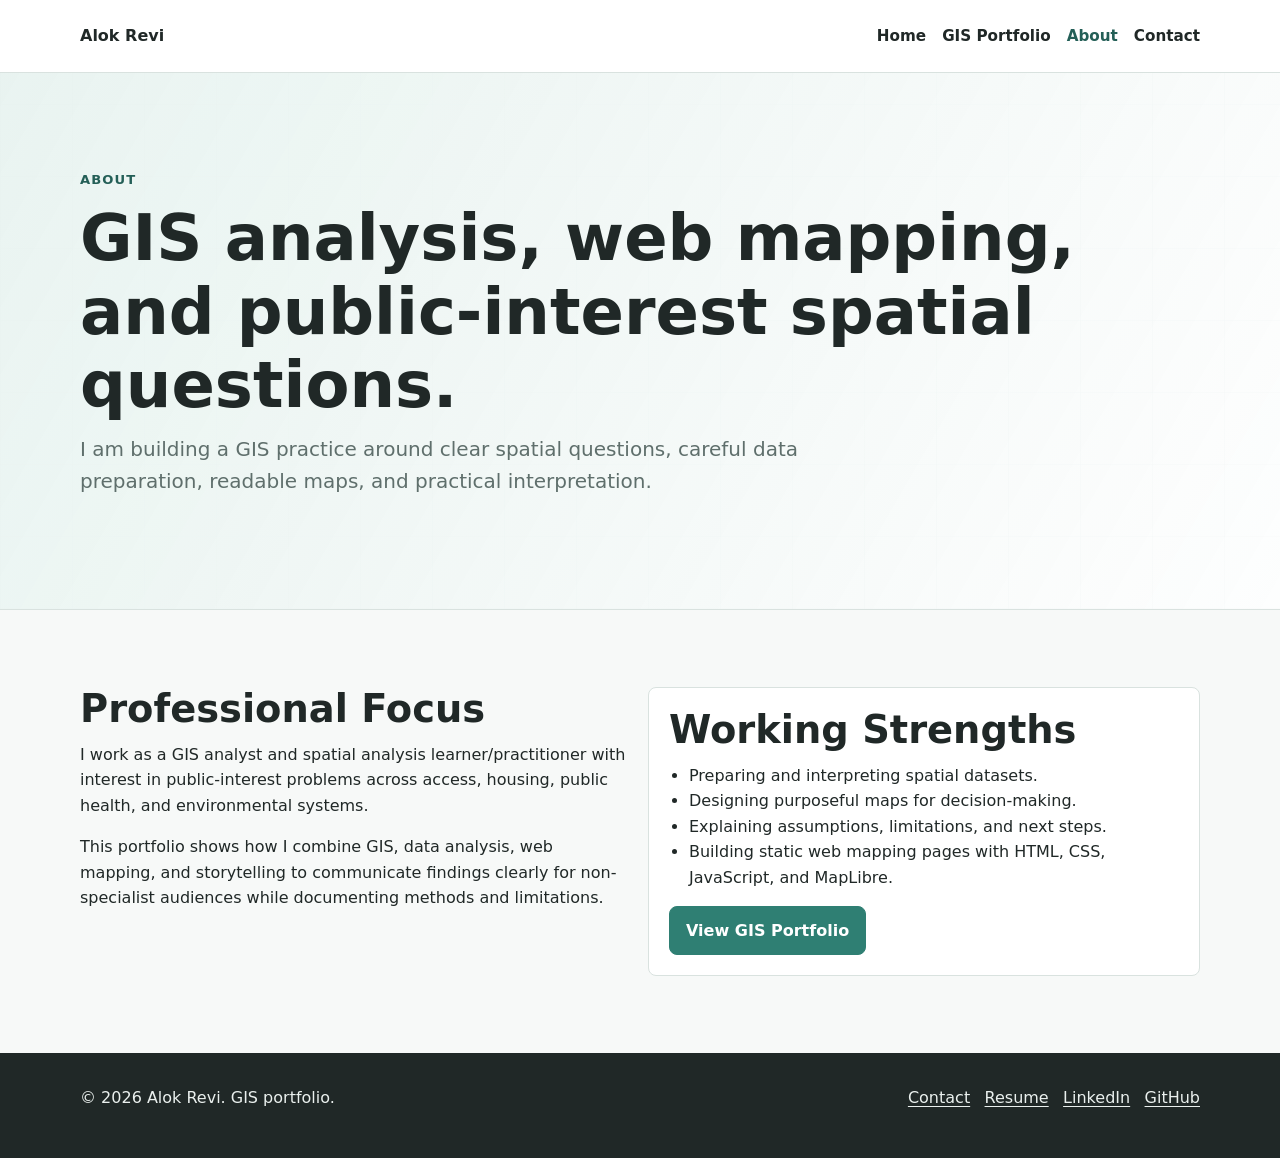
==== about/index.html @ 0f5b9909 "chore: initialize GIS portfolio site" ====
<!doctype html>
<html lang="en">
  <head>
    <meta charset="utf-8">
    <meta name="viewport" content="width=device-width, initial-scale=1">
    <title>About | Alok Revi GIS Portfolio</title>
    <meta name="description" content="About Alok Revi, a GIS analyst focused on spatial analysis, web mapping, and public-interest spatial problems.">
    <link rel="stylesheet" href="/css/style.css">
  </head>
  <body>
    <a class="skip-link" href="#main">Skip to content</a>
    <header class="site-header">
      <div class="container nav-wrap">
        <a class="site-brand" href="/">Alok Revi</a>
        <button class="nav-toggle" type="button" aria-expanded="false" aria-controls="site-nav" data-nav-toggle>Menu</button>
        <nav class="site-nav" id="site-nav" aria-label="Primary navigation" data-site-nav>
          <a href="/">Home</a>
          <a href="/gis/">GIS Portfolio</a>
          <a href="/about/" aria-current="page">About</a>
          <a href="/contact/">Contact</a>
        </nav>
      </div>
    </header>
    <main id="main">
      <section class="page-hero">
        <div class="container">
          <p class="eyebrow">About</p>
          <h1>GIS analysis, web mapping, and public-interest spatial questions.</h1>
          <p class="lead">I am building a GIS practice around clear spatial questions, careful data preparation, readable maps, and practical interpretation.</p>
        </div>
      </section>
      <section class="section">
        <div class="container grid two">
          <div>
            <h2>Professional Focus</h2>
            <p>I work as a GIS analyst and spatial analysis learner/practitioner with interest in public-interest problems across access, housing, public health, and environmental systems.</p>
            <p>This portfolio shows how I combine GIS, data analysis, web mapping, and storytelling to communicate findings clearly for non-specialist audiences while documenting methods and limitations.</p>
          </div>
          <div class="content-panel">
            <h2>Working Strengths</h2>
            <ul>
              <li>Preparing and interpreting spatial datasets.</li>
              <li>Designing purposeful maps for decision-making.</li>
              <li>Explaining assumptions, limitations, and next steps.</li>
              <li>Building static web mapping pages with HTML, CSS, JavaScript, and MapLibre.</li>
            </ul>
            <a class="button" href="/gis/">View GIS Portfolio</a>
          </div>
        </div>
      </section>
    </main>
    <footer class="site-footer">
      <div class="container footer-grid">
        <p>&copy; 2026 Alok Revi. GIS portfolio.</p>
        <div class="footer-links">
          <!-- TODO: Replace placeholder links with final URLs. -->
          <a href="/contact/">Contact</a>
          <a href="TODO_ADD_RESUME">Resume</a>
          <a href="TODO_ADD_LINKEDIN">LinkedIn</a>
          <a href="TODO_ADD_GITHUB">GitHub</a>
        </div>
      </div>
    </footer>
    <script src="/js/main.js"></script>
  </body>
</html>
---- css/style.css ----
:root {
  --color-bg: #f7f9f8;
  --color-surface: #ffffff;
  --color-text: #202827;
  --color-muted: #5f6f6c;
  --color-border: #d9e2df;
  --color-accent: #2f7f73;
  --color-accent-dark: #245f57;
  --color-accent-soft: #e8f3f0;
  --color-blue: #3d6f91;
  --color-warning-soft: #fff7e7;
  --shadow-soft: 0 16px 36px rgba(32, 40, 39, 0.08);
  --radius: 8px;
  --max-width: 1120px;
  --font-sans: system-ui, -apple-system, BlinkMacSystemFont, "Segoe UI", sans-serif;
}

*,
*::before,
*::after {
  box-sizing: border-box;
}

html {
  scroll-behavior: smooth;
}

body {
  margin: 0;
  color: var(--color-text);
  background: var(--color-bg);
  font-family: var(--font-sans);
  font-size: 16px;
  line-height: 1.6;
}

img {
  display: block;
  max-width: 100%;
}

a {
  color: var(--color-accent-dark);
  text-decoration-thickness: 0.08em;
  text-underline-offset: 0.18em;
}

a:hover {
  color: var(--color-blue);
}

:focus-visible {
  outline: 3px solid rgba(47, 127, 115, 0.45);
  outline-offset: 3px;
}

h1,
h2,
h3 {
  margin: 0 0 0.65rem;
  line-height: 1.15;
}

h1 {
  font-size: clamp(2.2rem, 5vw, 4rem);
  letter-spacing: 0;
}

h2 {
  font-size: clamp(1.65rem, 3vw, 2.4rem);
}

h3 {
  font-size: 1.15rem;
}

p {
  margin: 0 0 1rem;
}

ul,
ol {
  margin: 0 0 1rem;
  padding-left: 1.25rem;
}

.container {
  width: min(100% - 2rem, var(--max-width));
  margin-inline: auto;
}

.skip-link {
  position: absolute;
  left: 1rem;
  top: 1rem;
  z-index: 1000;
  transform: translateY(-160%);
  background: var(--color-text);
  color: #fff;
  padding: 0.6rem 0.85rem;
  border-radius: var(--radius);
}

.skip-link:focus {
  transform: translateY(0);
}

.site-header {
  position: sticky;
  top: 0;
  z-index: 100;
  background: rgba(255, 255, 255, 0.94);
  border-bottom: 1px solid var(--color-border);
  backdrop-filter: blur(12px);
}

.nav-wrap {
  display: flex;
  align-items: center;
  justify-content: space-between;
  min-height: 72px;
  gap: 1rem;
}

.site-brand {
  color: var(--color-text);
  font-weight: 750;
  text-decoration: none;
}

.site-nav {
  display: flex;
  align-items: center;
  gap: 1rem;
}

.site-nav a {
  color: var(--color-text);
  font-size: 0.95rem;
  font-weight: 650;
  text-decoration: none;
}

.site-nav a[aria-current="page"] {
  color: var(--color-accent-dark);
}

.nav-toggle {
  display: none;
  border: 1px solid var(--color-border);
  border-radius: var(--radius);
  background: var(--color-surface);
  color: var(--color-text);
  cursor: pointer;
  font: inherit;
  font-weight: 700;
  padding: 0.55rem 0.75rem;
}

.hero,
.page-hero,
.project-hero {
  padding: clamp(3rem, 8vw, 6rem) 0;
  background:
    linear-gradient(120deg, rgba(232, 243, 240, 0.96), rgba(255, 255, 255, 0.8)),
    repeating-linear-gradient(90deg, rgba(47, 127, 115, 0.08) 0 1px, transparent 1px 72px),
    repeating-linear-gradient(0deg, rgba(61, 111, 145, 0.07) 0 1px, transparent 1px 72px);
  border-bottom: 1px solid var(--color-border);
}

.hero-grid {
  display: grid;
  grid-template-columns: minmax(0, 1.3fr) minmax(280px, 0.7fr);
  gap: 2rem;
  align-items: end;
}

.eyebrow {
  color: var(--color-accent-dark);
  font-size: 0.82rem;
  font-weight: 750;
  letter-spacing: 0.08em;
  margin-bottom: 0.75rem;
  text-transform: uppercase;
}

.hero-subtitle,
.lead {
  color: var(--color-muted);
  font-size: clamp(1.05rem, 2vw, 1.25rem);
  max-width: 760px;
}

.hero-actions,
.section-actions {
  display: flex;
  flex-wrap: wrap;
  gap: 0.75rem;
  margin-top: 1.5rem;
}

.button {
  align-items: center;
  background: var(--color-accent);
  border: 1px solid var(--color-accent);
  border-radius: var(--radius);
  color: #fff;
  display: inline-flex;
  font-weight: 750;
  min-height: 44px;
  padding: 0.65rem 1rem;
  text-decoration: none;
}

.button:hover {
  background: var(--color-accent-dark);
  color: #fff;
}

.button.secondary {
  background: var(--color-surface);
  color: var(--color-accent-dark);
}

.button.secondary:hover {
  background: var(--color-accent-soft);
}

.section {
  padding: clamp(2.8rem, 6vw, 5rem) 0;
}

.section.alt {
  background: var(--color-surface);
  border-block: 1px solid var(--color-border);
}

.section-heading {
  display: flex;
  align-items: end;
  justify-content: space-between;
  gap: 1rem;
  margin-bottom: 1.5rem;
}

.section-heading p {
  color: var(--color-muted);
  max-width: 640px;
}

.grid {
  display: grid;
  gap: 1rem;
}

.grid.three {
  grid-template-columns: repeat(3, minmax(0, 1fr));
}

.grid.two {
  grid-template-columns: repeat(2, minmax(0, 1fr));
}

.project-card,
.fact-panel,
.callout,
.content-panel,
.contact-card {
  background: var(--color-surface);
  border: 1px solid var(--color-border);
  border-radius: var(--radius);
}

.project-card {
  display: flex;
  flex-direction: column;
  min-height: 100%;
  overflow: hidden;
}

.project-card-body {
  display: flex;
  flex: 1;
  flex-direction: column;
  padding: 1.15rem;
}

.project-card p {
  color: var(--color-muted);
}

.project-card .link {
  font-weight: 750;
  margin-top: auto;
}

.thumbnail-placeholder,
.visual-placeholder {
  background:
    linear-gradient(135deg, rgba(47, 127, 115, 0.18), rgba(61, 111, 145, 0.12)),
    repeating-linear-gradient(45deg, rgba(255, 255, 255, 0.45) 0 8px, transparent 8px 16px);
  border-bottom: 1px solid var(--color-border);
  min-height: 165px;
  padding: 1rem;
  color: var(--color-accent-dark);
  display: flex;
  align-items: end;
  font-weight: 750;
}

.visual-placeholder {
  align-items: center;
  border: 1px solid var(--color-border);
  border-radius: var(--radius);
  justify-content: center;
  min-height: 280px;
  text-align: center;
}

.visual-placeholder small {
  color: var(--color-muted);
  display: block;
  font-weight: 600;
  margin-top: 0.35rem;
}

.tag-list {
  display: flex;
  flex-wrap: wrap;
  gap: 0.45rem;
  margin: 0.75rem 0;
  padding: 0;
  list-style: none;
}

.tag {
  background: var(--color-accent-soft);
  border: 1px solid rgba(47, 127, 115, 0.2);
  border-radius: 999px;
  color: var(--color-accent-dark);
  font-size: 0.78rem;
  font-weight: 750;
  padding: 0.25rem 0.55rem;
}

.meta {
  color: var(--color-muted);
  font-size: 0.92rem;
  font-weight: 650;
}

.skills-list,
.workflow {
  display: grid;
  grid-template-columns: repeat(5, minmax(0, 1fr));
  gap: 0.8rem;
  margin: 0;
  padding: 0;
  list-style: none;
}

.skills-list li,
.workflow li {
  background: var(--color-surface);
  border: 1px solid var(--color-border);
  border-radius: var(--radius);
  font-weight: 700;
  padding: 0.9rem;
}

.workflow li {
  text-align: center;
}

.project-layout {
  display: grid;
  grid-template-columns: minmax(0, 1fr) 320px;
  gap: 1.5rem;
  align-items: start;
}

.fact-panel {
  padding: 1rem;
  position: sticky;
  top: 92px;
}

.fact-list {
  display: grid;
  gap: 0.85rem;
  margin: 0;
}

.fact-list div {
  border-bottom: 1px solid var(--color-border);
  padding-bottom: 0.75rem;
}

.fact-list div:last-child {
  border-bottom: 0;
  padding-bottom: 0;
}

.fact-list dt {
  color: var(--color-muted);
  font-size: 0.78rem;
  font-weight: 800;
  letter-spacing: 0.06em;
  text-transform: uppercase;
}

.fact-list dd {
  margin: 0.25rem 0 0;
}

.case-section {
  margin-bottom: 2rem;
}

.case-section h2 {
  font-size: 1.55rem;
}

.callout {
  background: var(--color-accent-soft);
  border-color: rgba(47, 127, 115, 0.28);
  margin: 1.25rem 0;
  padding: 1rem;
}

.callout.warning {
  background: var(--color-warning-soft);
  border-color: #ead9b7;
}

.callout strong {
  display: block;
  margin-bottom: 0.25rem;
}

.content-panel {
  padding: 1.25rem;
}

.visual-grid {
  display: grid;
  grid-template-columns: repeat(2, minmax(0, 1fr));
  gap: 1rem;
}

.caption,
figcaption {
  color: var(--color-muted);
  font-size: 0.9rem;
  margin-top: 0.55rem;
}

.back-link {
  display: inline-flex;
  font-weight: 750;
  margin-top: 1rem;
}

.site-footer {
  background: var(--color-text);
  color: #eaf0ee;
  padding: 2rem 0;
}

.footer-grid {
  display: flex;
  justify-content: space-between;
  gap: 1.5rem;
}

.footer-links {
  display: flex;
  flex-wrap: wrap;
  gap: 0.9rem;
}

.site-footer a {
  color: #eaf0ee;
}

.contact-list {
  display: grid;
  gap: 0.8rem;
  margin: 0;
  padding: 0;
  list-style: none;
}

.contact-card {
  padding: 1rem;
}

@media (max-width: 860px) {
  .nav-toggle {
    display: inline-flex;
  }

  .site-nav {
    position: absolute;
    left: 1rem;
    right: 1rem;
    top: 72px;
    display: none;
    flex-direction: column;
    align-items: stretch;
    background: var(--color-surface);
    border: 1px solid var(--color-border);
    border-radius: var(--radius);
    box-shadow: var(--shadow-soft);
    padding: 0.75rem;
  }

  .site-nav.is-open {
    display: flex;
  }

  .site-nav a {
    padding: 0.7rem;
  }

  .hero-grid,
  .grid.three,
  .grid.two,
  .project-layout,
  .visual-grid {
    grid-template-columns: 1fr;
  }

  .skills-list,
  .workflow {
    grid-template-columns: repeat(2, minmax(0, 1fr));
  }

  .fact-panel {
    position: static;
  }

  .section-heading,
  .footer-grid {
    align-items: flex-start;
    flex-direction: column;
  }
}

@media (max-width: 520px) {
  .container {
    width: min(100% - 1.25rem, var(--max-width));
  }

  .hero,
  .page-hero,
  .project-hero {
    padding: 2.5rem 0;
  }

  .skills-list,
  .workflow {
    grid-template-columns: 1fr;
  }
}
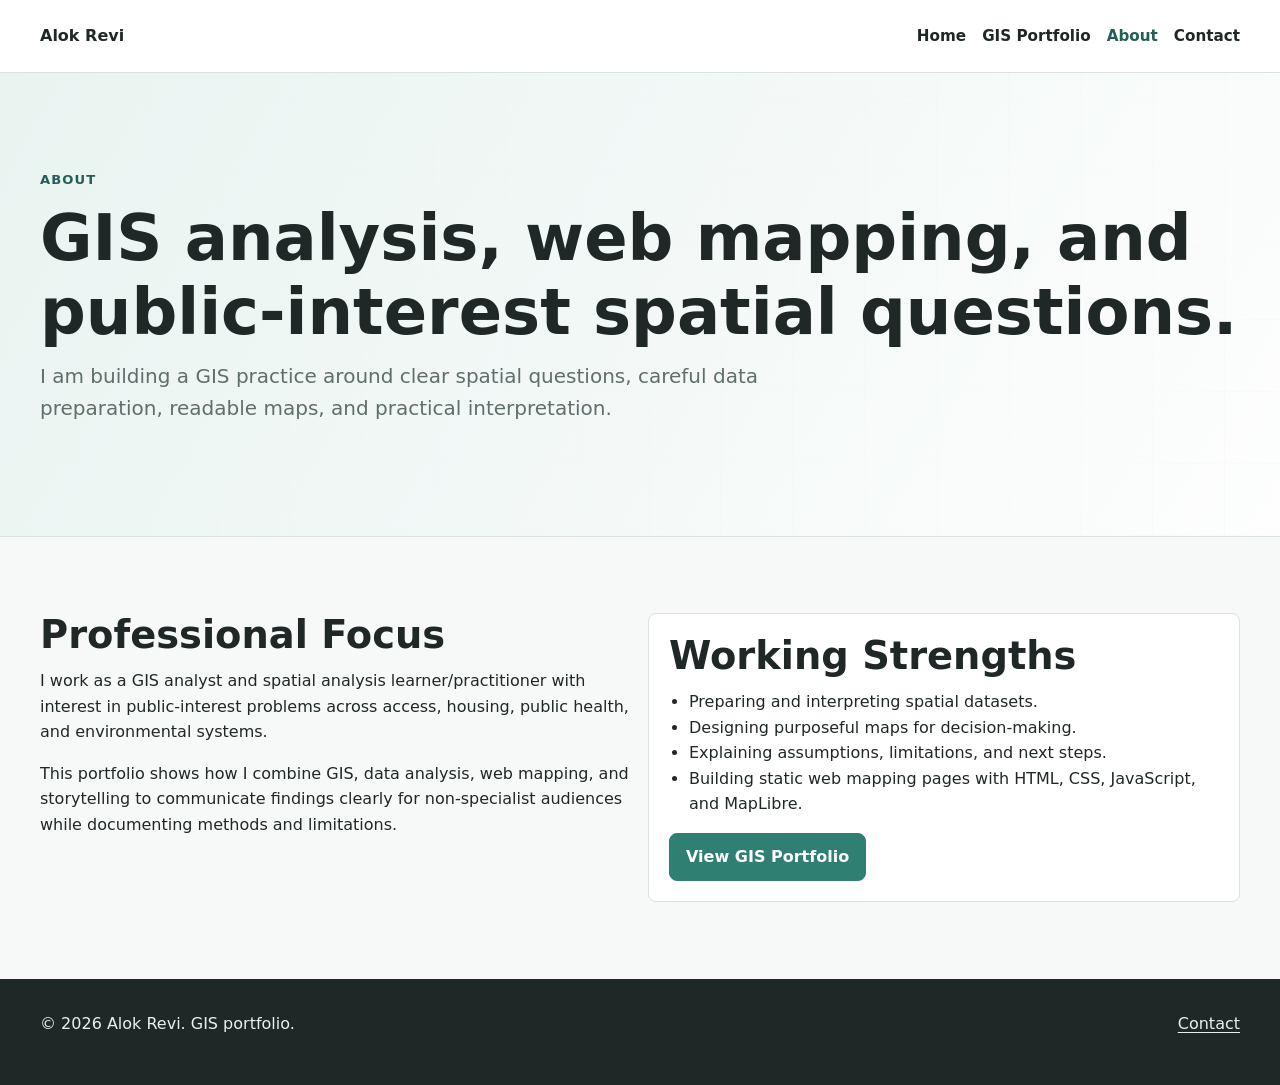
==== commit 75e6b433: "feat: polish GIS portfolio case studies Improve hero positioning and project card hierarchy  Expand " ====
--- a/about/index.html
+++ b/about/index.html
@@ -53,14 +53,11 @@
       <div class="container footer-grid">
         <p>&copy; 2026 Alok Revi. GIS portfolio.</p>
         <div class="footer-links">
-          <!-- TODO: Replace placeholder links with final URLs. -->
           <a href="/contact/">Contact</a>
-          <a href="TODO_ADD_RESUME">Resume</a>
-          <a href="TODO_ADD_LINKEDIN">LinkedIn</a>
-          <a href="TODO_ADD_GITHUB">GitHub</a>
         </div>
       </div>
     </footer>
     <script src="/js/main.js"></script>
   </body>
 </html>
+
--- a/css/style.css
+++ b/css/style.css
@@ -11,7 +11,8 @@
   --color-warning-soft: #fff7e7;
   --shadow-soft: 0 16px 36px rgba(32, 40, 39, 0.08);
   --radius: 8px;
-  --max-width: 1120px;
+  --max-width: 1200px;
+  --text-width: 820px;
   --font-sans: system-ui, -apple-system, BlinkMacSystemFont, "Segoe UI", sans-serif;
 }
 
@@ -72,6 +73,12 @@
 
 h3 {
   font-size: 1.15rem;
+}
+
+h4 {
+  font-size: 1rem;
+  line-height: 1.25;
+  margin: 0 0 0.75rem;
 }
 
 p {
@@ -108,7 +115,7 @@
 .site-header {
   position: sticky;
   top: 0;
-  z-index: 100;
+  z-index: 50;
   background: rgba(255, 255, 255, 0.94);
   border-bottom: 1px solid var(--color-border);
   backdrop-filter: blur(12px);
@@ -175,6 +182,45 @@
   align-items: end;
 }
 
+.gis-hero h1 {
+  font-size: clamp(3rem, 9vw, 6.25rem);
+  letter-spacing: -0.065em;
+  line-height: 0.92;
+  margin-bottom: 0.65rem;
+}
+
+.gis-hero .hero-subtitle {
+  color: var(--color-text);
+  font-size: clamp(1.1rem, 2vw, 1.4rem);
+  font-weight: 750;
+  margin-bottom: 1rem;
+}
+
+.gis-hero .lead {
+  font-size: clamp(1.08rem, 2.2vw, 1.36rem);
+  max-width: 820px;
+}
+
+.proof-strip {
+  align-items: center;
+  background: rgba(255, 255, 255, 0.72);
+  border: 1px solid rgba(47, 127, 115, 0.18);
+  border-radius: 999px;
+  color: var(--color-muted);
+  display: flex;
+  flex-wrap: wrap;
+  font-size: 0.92rem;
+  font-weight: 720;
+  gap: 0.45rem;
+  margin: 1.35rem 0 0;
+  max-width: 920px;
+  padding: 0.7rem 0.95rem;
+}
+
+.proof-strip span {
+  color: var(--color-accent);
+}
+
 .eyebrow {
   color: var(--color-accent-dark);
   font-size: 0.82rem;
@@ -276,26 +322,38 @@
   flex-direction: column;
   min-height: 100%;
   overflow: hidden;
+  transition: border-color 160ms ease, box-shadow 160ms ease, transform 160ms ease;
+}
+
+.project-card:hover {
+  border-color: rgba(47, 127, 115, 0.34);
+  box-shadow: var(--shadow-soft);
+  transform: translateY(-2px);
 }
 
 .project-card-body {
   display: flex;
   flex: 1;
   flex-direction: column;
-  padding: 1.15rem;
+  gap: 0.15rem;
+  padding: 1.25rem;
 }
 
 .project-card p {
   color: var(--color-muted);
 }
 
+.project-card h2 {
+  font-size: 1.25rem;
+  letter-spacing: -0.02em;
+}
+
 .project-card .link {
   font-weight: 750;
   margin-top: auto;
 }
 
-.thumbnail-placeholder,
-.visual-placeholder {
+.thumbnail-preview {
   background:
     linear-gradient(135deg, rgba(47, 127, 115, 0.18), rgba(61, 111, 145, 0.12)),
     repeating-linear-gradient(45deg, rgba(255, 255, 255, 0.45) 0 8px, transparent 8px 16px);
@@ -308,21 +366,29 @@
   font-weight: 750;
 }
 
-.visual-placeholder {
-  align-items: center;
-  border: 1px solid var(--color-border);
-  border-radius: var(--radius);
-  justify-content: center;
-  min-height: 280px;
-  text-align: center;
-}
-
-.visual-placeholder small {
-  color: var(--color-muted);
-  display: block;
-  font-weight: 600;
-  margin-top: 0.35rem;
-}
+.thumbnail-preview.food-card {
+  background:
+    linear-gradient(135deg, rgba(47, 127, 115, 0.24), rgba(61, 111, 145, 0.1)),
+    radial-gradient(circle at 20% 30%, rgba(255, 255, 255, 0.9) 0 5px, transparent 6px),
+    radial-gradient(circle at 72% 58%, rgba(255, 255, 255, 0.75) 0 4px, transparent 5px),
+    repeating-linear-gradient(90deg, rgba(47, 127, 115, 0.12) 0 1px, transparent 1px 34px);
+}
+
+.thumbnail-preview.housing-card {
+  background:
+    linear-gradient(135deg, rgba(61, 111, 145, 0.22), rgba(47, 127, 115, 0.1)),
+    linear-gradient(90deg, transparent 0 12%, rgba(255, 255, 255, 0.55) 12% 18%, transparent 18% 32%, rgba(255, 255, 255, 0.5) 32% 40%, transparent 40%),
+    repeating-linear-gradient(0deg, rgba(61, 111, 145, 0.1) 0 1px, transparent 1px 32px);
+}
+
+.thumbnail-preview.health-card {
+  background:
+    linear-gradient(135deg, rgba(98, 76, 106, 0.18), rgba(47, 127, 115, 0.12)),
+    radial-gradient(circle at 26% 44%, rgba(255, 255, 255, 0.72) 0 7px, transparent 8px),
+    radial-gradient(circle at 58% 34%, rgba(255, 255, 255, 0.64) 0 5px, transparent 6px),
+    radial-gradient(circle at 74% 66%, rgba(255, 255, 255, 0.78) 0 6px, transparent 7px);
+}
+
 
 .tag-list {
   display: flex;
@@ -417,6 +483,67 @@
   margin-bottom: 2rem;
 }
 
+.portfolio-case {
+  border-top: 1px solid var(--color-border);
+  scroll-margin-top: 92px;
+}
+
+.case-preview {
+  display: grid;
+  grid-template-columns: minmax(0, 1fr);
+  gap: 1.5rem;
+  align-items: start;
+}
+
+.case-preview + .case-preview {
+  margin-top: 2rem;
+}
+
+.case-kicker {
+  color: var(--color-muted);
+  font-size: 0.9rem;
+  font-weight: 750;
+  margin-bottom: 0.35rem;
+}
+
+.portfolio-case article > h2,
+.portfolio-case article > h3,
+.portfolio-case article > h4,
+.portfolio-case article > p,
+.portfolio-case article > ul,
+.portfolio-case article > .callout,
+.portfolio-case article > .what-to-look-for,
+.portfolio-case article > .map-note,
+.portfolio-case article > .caption {
+  max-width: var(--text-width);
+}
+
+.mini-facts {
+  display: grid;
+  gap: 0.7rem;
+  margin: 1rem 0;
+}
+
+.mini-facts div {
+  background: var(--color-surface);
+  border: 1px solid var(--color-border);
+  border-radius: var(--radius);
+  padding: 0.85rem;
+}
+
+.compact-list {
+  display: grid;
+  gap: 0.45rem;
+  padding-left: 1.1rem;
+}
+
+
+.future-note {
+  color: var(--color-muted);
+  font-size: 0.92rem;
+  margin-top: 1rem;
+}
+
 .case-section h2 {
   font-size: 1.55rem;
 }
@@ -442,10 +569,178 @@
   padding: 1.25rem;
 }
 
+.portfolio-case > .container > .content-panel {
+  max-width: var(--text-width);
+}
+
 .visual-grid {
   display: grid;
   grid-template-columns: repeat(2, minmax(0, 1fr));
   gap: 1rem;
+}
+
+.visual-card-grid {
+  display: grid;
+  gap: 2.4rem;
+  grid-template-columns: repeat(2, minmax(0, 1fr));
+  margin: 1.4rem 0 2rem;
+  max-width: 1200px;
+}
+
+.stacked-visuals {
+  gap: 2rem;
+  grid-template-columns: 1fr;
+}
+
+.visual-card {
+  background: transparent;
+  border: 0;
+  border-radius: 0;
+  margin: 0;
+  padding: 0;
+  width: 100%;
+}
+
+.visual-card.supporting-chart {
+  max-width: 720px;
+  margin-inline: auto;
+}
+
+.visual-card img {
+  background: var(--color-surface);
+  border: 1px solid var(--color-border);
+  border-radius: 14px;
+  box-shadow: var(--shadow-soft);
+  display: block;
+  height: auto;
+  object-fit: contain;
+  width: 100%;
+}
+
+.visual-card figcaption {
+  margin-top: 0.8rem;
+}
+
+.map-full-link {
+  align-items: center;
+  background: var(--color-surface);
+  border: 1px solid var(--color-border);
+  border-radius: 999px;
+  color: var(--color-accent-dark);
+  display: inline-flex;
+  font-size: 0.88rem;
+  font-weight: 750;
+  margin-top: 0.75rem;
+  min-height: 36px;
+  padding: 0.4rem 0.75rem;
+  text-decoration: none;
+}
+
+.map-full-link:hover {
+  background: var(--color-accent-soft);
+  color: var(--color-accent-dark);
+}
+
+.image-slider {
+  background: transparent;
+  border: 0;
+  border-radius: 0;
+  margin: 1.25rem 0 2.25rem;
+  max-width: 1200px;
+  overflow: hidden;
+}
+
+.image-slider + h3 {
+  margin-top: 1.65rem;
+}
+
+.slider-track {
+  min-width: 0;
+}
+
+.slider-slide {
+  margin: 0;
+  padding: 0;
+}
+
+.slider-slide[aria-hidden="true"] {
+  display: none;
+}
+
+.slider-slide img {
+  background: var(--color-surface);
+  border: 1px solid var(--color-border);
+  border-radius: 14px;
+  box-shadow: var(--shadow-soft);
+  height: auto;
+  object-fit: contain;
+  width: 100%;
+}
+
+.slider-slide figcaption {
+  color: var(--color-text);
+  font-weight: 750;
+  margin-top: 0.75rem;
+}
+
+.slider-controls {
+  align-items: center;
+  display: flex;
+  gap: 0.85rem;
+  justify-content: space-between;
+  padding: 0.85rem 0 0;
+}
+
+.slider-button {
+  background: var(--color-surface);
+  border: 1px solid var(--color-border);
+  border-radius: var(--radius);
+  color: var(--color-text);
+  cursor: pointer;
+  font: inherit;
+  font-weight: 750;
+  min-height: 42px;
+  padding: 0.55rem 0.8rem;
+}
+
+.slider-button:hover {
+  background: var(--color-accent-soft);
+  border-color: rgba(47, 127, 115, 0.36);
+}
+
+.slider-dots {
+  align-items: center;
+  display: flex;
+  gap: 0.55rem;
+  justify-content: center;
+}
+
+.slider-dot {
+  background: transparent;
+  border: 0;
+  cursor: pointer;
+  height: 32px;
+  padding: 0;
+  position: relative;
+  width: 32px;
+}
+
+.slider-dot::before {
+  background: #b9c8c4;
+  border-radius: 999px;
+  content: "";
+  display: block;
+  height: 10px;
+  left: 50%;
+  position: absolute;
+  top: 50%;
+  transform: translate(-50%, -50%);
+  width: 10px;
+}
+
+.slider-dot[aria-current="true"]::before {
+  background: var(--color-accent);
+  box-shadow: 0 0 0 4px var(--color-accent-soft);
 }
 
 .caption,
@@ -493,6 +788,19 @@
 
 .contact-card {
   padding: 1rem;
+}
+
+.closing-cta .content-panel {
+  background:
+    linear-gradient(135deg, rgba(47, 127, 115, 0.14), rgba(61, 111, 145, 0.10)),
+    var(--color-surface);
+  border-color: rgba(47, 127, 115, 0.24);
+  box-shadow: var(--shadow-soft);
+  padding: clamp(1.5rem, 4vw, 2.4rem);
+}
+
+.closing-cta p {
+  max-width: var(--text-width);
 }
 
 @media (max-width: 860px) {
@@ -527,7 +835,9 @@
   .grid.three,
   .grid.two,
   .project-layout,
-  .visual-grid {
+  .case-preview,
+  .visual-grid,
+  .visual-card-grid {
     grid-template-columns: 1fr;
   }
 
@@ -545,6 +855,16 @@
     align-items: flex-start;
     flex-direction: column;
   }
+
+  .slider-controls {
+    align-items: stretch;
+    flex-wrap: wrap;
+  }
+
+  .slider-dots {
+    flex: 1 1 100%;
+    order: -1;
+  }
 }
 
 @media (max-width: 520px) {
@@ -562,4 +882,52 @@
   .workflow {
     grid-template-columns: 1fr;
   }
-}
+
+  .slider-slide {
+    padding: 0.7rem;
+  }
+
+  .slider-button {
+    flex: 1;
+  }
+}
+
+@media print {
+  .site-header,
+  header {
+    position: static !important;
+    top: auto !important;
+  }
+
+  .nav-toggle,
+  .site-nav,
+  .slider-controls,
+  .map-controls-toggle,
+  .story-view-controls,
+  .footer-links {
+    display: none !important;
+  }
+
+  .portfolio-case {
+    scroll-margin-top: 0;
+  }
+
+  .slider-slide,
+  .slider-slide[aria-hidden="true"] {
+    display: block !important;
+    break-inside: avoid;
+    page-break-inside: avoid;
+  }
+
+  .image-slider,
+  .visual-card,
+  .food-access-map-card {
+    break-inside: avoid;
+    page-break-inside: avoid;
+  }
+
+  a {
+    color: #000;
+  }
+}
+
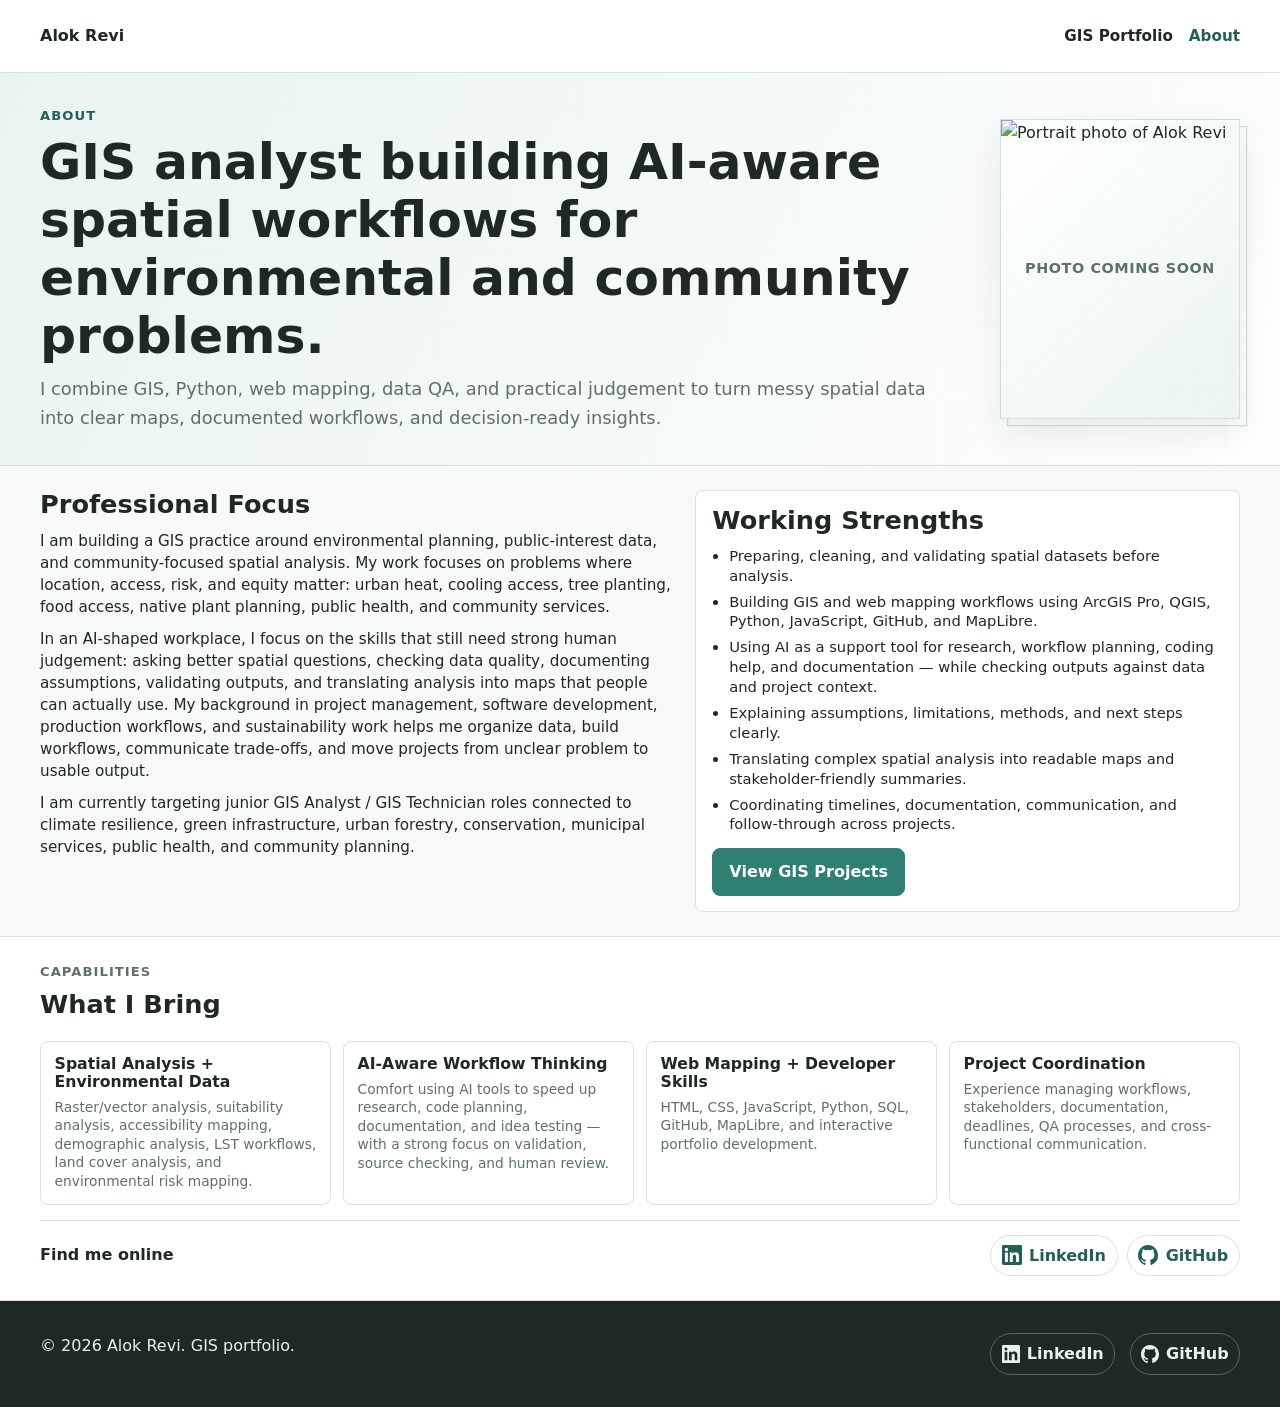
==== commit dd11274f: "Update GIS portfolio layout and About page Compact the GIS page, improve project cards with real thu" ====
--- a/about/index.html
+++ b/about/index.html
@@ -4,47 +4,101 @@
     <meta charset="utf-8">
     <meta name="viewport" content="width=device-width, initial-scale=1">
     <title>About | Alok Revi GIS Portfolio</title>
-    <meta name="description" content="About Alok Revi, a GIS analyst focused on spatial analysis, web mapping, and public-interest spatial problems.">
+    <meta name="description" content="About Alok Revi, a junior GIS analyst focused on AI-aware spatial workflows, web mapping, data QA, environmental planning, and community-focused analysis.">
     <link rel="stylesheet" href="/css/style.css">
   </head>
-  <body>
+  <body class="about-page">
     <a class="skip-link" href="#main">Skip to content</a>
     <header class="site-header">
       <div class="container nav-wrap">
-        <a class="site-brand" href="/">Alok Revi</a>
+        <a class="site-brand" href="/gis/">Alok Revi</a>
         <button class="nav-toggle" type="button" aria-expanded="false" aria-controls="site-nav" data-nav-toggle>Menu</button>
         <nav class="site-nav" id="site-nav" aria-label="Primary navigation" data-site-nav>
-          <a href="/">Home</a>
           <a href="/gis/">GIS Portfolio</a>
           <a href="/about/" aria-current="page">About</a>
-          <a href="/contact/">Contact</a>
         </nav>
       </div>
     </header>
     <main id="main">
-      <section class="page-hero">
-        <div class="container">
-          <p class="eyebrow">About</p>
-          <h1>GIS analysis, web mapping, and public-interest spatial questions.</h1>
-          <p class="lead">I am building a GIS practice around clear spatial questions, careful data preparation, readable maps, and practical interpretation.</p>
+      <section class="page-hero about-hero">
+        <div class="container about-hero-grid">
+          <div class="about-hero-copy">
+            <p class="eyebrow">About</p>
+            <h1>GIS analyst building AI-aware spatial workflows for environmental and community problems.</h1>
+            <p class="lead">I combine GIS, Python, web mapping, data QA, and practical judgement to turn messy spatial data into clear maps, documented workflows, and decision-ready insights.</p>
+          </div>
+          <figure class="profile-photo-frame">
+            <div class="profile-photo-inner">
+              <span class="profile-photo-placeholder">Photo coming soon</span>
+              <img src="/assets/images/alok-profile.jpg" alt="Portrait photo of Alok Revi" loading="eager" onerror="this.hidden=true">
+            </div>
+          </figure>
         </div>
       </section>
-      <section class="section">
+      <section class="section about-intro-section">
         <div class="container grid two">
-          <div>
+          <div class="about-copy">
             <h2>Professional Focus</h2>
-            <p>I work as a GIS analyst and spatial analysis learner/practitioner with interest in public-interest problems across access, housing, public health, and environmental systems.</p>
-            <p>This portfolio shows how I combine GIS, data analysis, web mapping, and storytelling to communicate findings clearly for non-specialist audiences while documenting methods and limitations.</p>
+            <p>I am building a GIS practice around environmental planning, public-interest data, and community-focused spatial analysis. My work focuses on problems where location, access, risk, and equity matter: urban heat, cooling access, tree planting, food access, native plant planning, public health, and community services.</p>
+            <p>In an AI-shaped workplace, I focus on the skills that still need strong human judgement: asking better spatial questions, checking data quality, documenting assumptions, validating outputs, and translating analysis into maps that people can actually use. My background in project management, software development, production workflows, and sustainability work helps me organize data, build workflows, communicate trade-offs, and move projects from unclear problem to usable output.</p>
+            <p>I am currently targeting junior GIS Analyst / GIS Technician roles connected to climate resilience, green infrastructure, urban forestry, conservation, municipal services, public health, and community planning.</p>
           </div>
-          <div class="content-panel">
+          <div class="content-panel strengths-panel">
             <h2>Working Strengths</h2>
-            <ul>
-              <li>Preparing and interpreting spatial datasets.</li>
-              <li>Designing purposeful maps for decision-making.</li>
-              <li>Explaining assumptions, limitations, and next steps.</li>
-              <li>Building static web mapping pages with HTML, CSS, JavaScript, and MapLibre.</li>
+            <ul class="strengths-list">
+              <li>Preparing, cleaning, and validating spatial datasets before analysis.</li>
+              <li>Building GIS and web mapping workflows using ArcGIS Pro, QGIS, Python, JavaScript, GitHub, and MapLibre.</li>
+              <li>Using AI as a support tool for research, workflow planning, coding help, and documentation — while checking outputs against data and project context.</li>
+              <li>Explaining assumptions, limitations, methods, and next steps clearly.</li>
+              <li>Translating complex spatial analysis into readable maps and stakeholder-friendly summaries.</li>
+              <li>Coordinating timelines, documentation, communication, and follow-through across projects.</li>
             </ul>
-            <a class="button" href="/gis/">View GIS Portfolio</a>
+            <a class="button" href="/gis/">View GIS Projects</a>
+          </div>
+        </div>
+      </section>
+      <section class="section alt about-capabilities-section" aria-labelledby="what-i-bring-heading">
+        <div class="container">
+          <div class="section-heading">
+            <div>
+              <p class="eyebrow">Capabilities</p>
+              <h2 id="what-i-bring-heading">What I Bring</h2>
+            </div>
+          </div>
+          <div class="about-card-grid">
+            <article class="content-panel">
+              <h3>Spatial Analysis + Environmental Data</h3>
+              <p>Raster/vector analysis, suitability analysis, accessibility mapping, demographic analysis, LST workflows, land cover analysis, and environmental risk mapping.</p>
+            </article>
+            <article class="content-panel">
+              <h3>AI-Aware Workflow Thinking</h3>
+              <p>Comfort using AI tools to speed up research, code planning, documentation, and idea testing — with a strong focus on validation, source checking, and human review.</p>
+            </article>
+            <article class="content-panel">
+              <h3>Web Mapping + Developer Skills</h3>
+              <p>HTML, CSS, JavaScript, Python, SQL, GitHub, MapLibre, and interactive portfolio development.</p>
+            </article>
+            <article class="content-panel">
+              <h3>Project Coordination</h3>
+              <p>Experience managing workflows, stakeholders, documentation, deadlines, QA processes, and cross-functional communication.</p>
+            </article>
+          </div>
+          <div class="connect-strip" id="connect" aria-labelledby="connect-heading">
+            <h3 id="connect-heading">Find me online</h3>
+            <div class="social-links">
+            <a class="social-link" href="https://www.linkedin.com/in/aloknr/" target="_blank" rel="noopener noreferrer" aria-label="Visit Alok Revi on LinkedIn">
+              <svg aria-hidden="true" viewBox="0 0 24 24" width="20" height="20" focusable="false">
+                <path fill="currentColor" d="M20.45 20.45h-3.56v-5.58c0-1.33-.02-3.04-1.85-3.04-1.85 0-2.14 1.45-2.14 2.95v5.67H9.34V8.98h3.42v1.57h.05c.48-.9 1.64-1.85 3.37-1.85 3.61 0 4.27 2.37 4.27 5.46v6.29ZM5.32 7.41a2.06 2.06 0 1 1 0-4.12 2.06 2.06 0 0 1 0 4.12Zm1.78 13.04H3.54V8.98H7.1v11.47ZM22.23 0H1.77C.79 0 0 .77 0 1.72v20.56C0 23.23.79 24 1.77 24h20.46c.98 0 1.77-.77 1.77-1.72V1.72C24 .77 23.21 0 22.23 0Z"/>
+              </svg>
+              <span>LinkedIn</span>
+            </a>
+            <a class="social-link" href="https://github.com/AlokRevi" target="_blank" rel="noopener noreferrer" aria-label="Visit Alok Revi on GitHub">
+              <svg aria-hidden="true" viewBox="0 0 24 24" width="20" height="20" focusable="false">
+                <path fill="currentColor" d="M12 0C5.37 0 0 5.5 0 12.28c0 5.43 3.44 10.03 8.2 11.66.6.11.82-.27.82-.59 0-.29-.01-1.06-.02-2.08-3.34.74-4.04-1.65-4.04-1.65-.55-1.42-1.33-1.8-1.33-1.8-1.09-.76.08-.75.08-.75 1.2.09 1.84 1.27 1.84 1.27 1.07 1.88 2.81 1.34 3.5 1.02.11-.79.42-1.34.76-1.65-2.66-.31-5.46-1.36-5.46-6.07 0-1.34.47-2.44 1.24-3.3-.12-.31-.54-1.56.12-3.25 0 0 1.01-.33 3.3 1.26A11.2 11.2 0 0 1 12 5.93c1.02.01 2.04.14 3 .42 2.29-1.59 3.3-1.26 3.3-1.26.66 1.69.24 2.94.12 3.25.77.86 1.24 1.96 1.24 3.3 0 4.72-2.8 5.75-5.48 6.06.43.38.82 1.13.82 2.28 0 1.65-.02 2.98-.02 3.38 0 .33.22.71.83.59A12.26 12.26 0 0 0 24 12.28C24 5.5 18.63 0 12 0Z"/>
+              </svg>
+              <span>GitHub</span>
+            </a>
+            </div>
           </div>
         </div>
       </section>
@@ -53,7 +107,18 @@
       <div class="container footer-grid">
         <p>&copy; 2026 Alok Revi. GIS portfolio.</p>
         <div class="footer-links">
-          <a href="/contact/">Contact</a>
+          <a class="social-link" href="https://www.linkedin.com/in/aloknr/" target="_blank" rel="noopener noreferrer" aria-label="Visit Alok Revi on LinkedIn">
+            <svg aria-hidden="true" viewBox="0 0 24 24" width="18" height="18" focusable="false">
+              <path fill="currentColor" d="M20.45 20.45h-3.56v-5.58c0-1.33-.02-3.04-1.85-3.04-1.85 0-2.14 1.45-2.14 2.95v5.67H9.34V8.98h3.42v1.57h.05c.48-.9 1.64-1.85 3.37-1.85 3.61 0 4.27 2.37 4.27 5.46v6.29ZM5.32 7.41a2.06 2.06 0 1 1 0-4.12 2.06 2.06 0 0 1 0 4.12Zm1.78 13.04H3.54V8.98H7.1v11.47ZM22.23 0H1.77C.79 0 0 .77 0 1.72v20.56C0 23.23.79 24 1.77 24h20.46c.98 0 1.77-.77 1.77-1.72V1.72C24 .77 23.21 0 22.23 0Z"/>
+            </svg>
+            <span>LinkedIn</span>
+          </a>
+          <a class="social-link" href="https://github.com/AlokRevi" target="_blank" rel="noopener noreferrer" aria-label="Visit Alok Revi on GitHub">
+            <svg aria-hidden="true" viewBox="0 0 24 24" width="18" height="18" focusable="false">
+              <path fill="currentColor" d="M12 0C5.37 0 0 5.5 0 12.28c0 5.43 3.44 10.03 8.2 11.66.6.11.82-.27.82-.59 0-.29-.01-1.06-.02-2.08-3.34.74-4.04-1.65-4.04-1.65-.55-1.42-1.33-1.8-1.33-1.8-1.09-.76.08-.75.08-.75 1.2.09 1.84 1.27 1.84 1.27 1.07 1.88 2.81 1.34 3.5 1.02.11-.79.42-1.34.76-1.65-2.66-.31-5.46-1.36-5.46-6.07 0-1.34.47-2.44 1.24-3.3-.12-.31-.54-1.56.12-3.25 0 0 1.01-.33 3.3 1.26A11.2 11.2 0 0 1 12 5.93c1.02.01 2.04.14 3 .42 2.29-1.59 3.3-1.26 3.3-1.26.66 1.69.24 2.94.12 3.25.77.86 1.24 1.96 1.24 3.3 0 4.72-2.8 5.75-5.48 6.06.43.38.82 1.13.82 2.28 0 1.65-.02 2.98-.02 3.38 0 .33.22.71.83.59A12.26 12.26 0 0 0 24 12.28C24 5.5 18.63 0 12 0Z"/>
+            </svg>
+            <span>GitHub</span>
+          </a>
         </div>
       </div>
     </footer>
--- a/css/style.css
+++ b/css/style.css
@@ -182,23 +182,48 @@
   align-items: end;
 }
 
+.redirect-page {
+  min-height: 100vh;
+}
+
+.redirect-hero {
+  min-height: calc(100vh - 72px);
+  padding: clamp(2rem, 7vw, 4rem) 0;
+}
+
 .gis-hero h1 {
-  font-size: clamp(3rem, 9vw, 6.25rem);
-  letter-spacing: -0.065em;
-  line-height: 0.92;
-  margin-bottom: 0.65rem;
+  font-size: clamp(2.4rem, 6vw, 4.4rem);
+  letter-spacing: 0;
+  line-height: 1;
+  margin-bottom: 0.4rem;
 }
 
 .gis-hero .hero-subtitle {
   color: var(--color-text);
-  font-size: clamp(1.1rem, 2vw, 1.4rem);
+  font-size: clamp(1rem, 1.7vw, 1.2rem);
   font-weight: 750;
-  margin-bottom: 1rem;
+  margin-bottom: 0.65rem;
 }
 
 .gis-hero .lead {
-  font-size: clamp(1.08rem, 2.2vw, 1.36rem);
-  max-width: 820px;
+  font-size: clamp(1rem, 1.6vw, 1.12rem);
+  max-width: 760px;
+}
+
+.page-hero.gis-hero {
+  padding: clamp(1.6rem, 4vw, 2.4rem) 0;
+}
+
+.gis-hero .eyebrow {
+  margin-bottom: 0.45rem;
+}
+
+.gis-hero .hero-actions {
+  margin-top: 1rem;
+}
+
+.gis-case-studies {
+  padding: clamp(1rem, 2.2vw, 1.5rem) 0 clamp(1.3rem, 3vw, 2rem);
 }
 
 .proof-strip {
@@ -325,9 +350,10 @@
   transition: border-color 160ms ease, box-shadow 160ms ease, transform 160ms ease;
 }
 
-.project-card:hover {
-  border-color: rgba(47, 127, 115, 0.34);
-  box-shadow: var(--shadow-soft);
+.project-card:hover,
+.project-card:focus-within {
+  border-color: rgba(47, 127, 115, 0.48);
+  box-shadow: 0 18px 42px rgba(32, 40, 39, 0.11);
   transform: translateY(-2px);
 }
 
@@ -351,6 +377,184 @@
 .project-card .link {
   font-weight: 750;
   margin-top: auto;
+}
+
+.project-card-cta {
+  align-items: center;
+  align-self: flex-start;
+  background: var(--color-surface);
+  border: 1px solid rgba(47, 127, 115, 0.32);
+  border-radius: var(--radius);
+  color: var(--color-accent-dark);
+  display: inline-flex;
+  font-weight: 800;
+  gap: 0.35rem;
+  line-height: 1.2;
+  margin-top: auto;
+  min-height: 40px;
+  padding: 0.55rem 0.78rem;
+  text-decoration: none;
+  transition: background-color 160ms ease, border-color 160ms ease, color 160ms ease, transform 160ms ease;
+}
+
+.project-card-cta:hover,
+.project-card-cta:focus-visible {
+  background: var(--color-accent-soft);
+  border-color: var(--color-accent);
+  color: var(--color-accent-dark);
+  transform: translateY(-1px);
+}
+
+.project-card-cta.primary {
+  background: var(--color-accent);
+  border-color: var(--color-accent);
+  color: #ffffff;
+}
+
+.project-card-cta.primary:hover,
+.project-card-cta.primary:focus-visible {
+  background: var(--color-accent-dark);
+  border-color: var(--color-accent-dark);
+  color: #ffffff;
+}
+
+.gis-case-studies .project-card-body {
+  padding: 1rem;
+}
+
+.gis-case-studies .project-card p {
+  font-size: 0.94rem;
+  line-height: 1.45;
+  margin-bottom: 0.55rem;
+}
+
+.gis-case-studies .project-card h2 {
+  font-size: 1.12rem;
+  margin-bottom: 0.5rem;
+}
+
+.gis-case-studies .thumbnail-preview {
+  min-height: 118px;
+}
+
+.anchor-target {
+  display: block;
+  scroll-margin-top: 92px;
+}
+
+.geo-badge {
+  align-items: center;
+  align-self: flex-start;
+  background: var(--color-accent-soft);
+  border: 1px solid rgba(47, 127, 115, 0.22);
+  border-radius: 999px;
+  color: var(--color-accent-dark);
+  display: inline-flex;
+  font-size: 0.78rem;
+  font-weight: 800;
+  gap: 0.28rem;
+  line-height: 1.2;
+  margin: 0 0 0.2rem;
+  padding: 0.24rem 0.52rem;
+}
+
+.legend-chip-list {
+  display: flex;
+  flex-wrap: wrap;
+  gap: 0.35rem;
+  list-style: none;
+  margin: 0 0 0.55rem;
+  padding: 0;
+}
+
+.legend-chip-list li {
+  align-items: center;
+  background: #f7faf9;
+  border: 1px solid var(--color-border);
+  border-radius: 999px;
+  color: var(--color-muted);
+  display: inline-flex;
+  font-size: 0.76rem;
+  font-weight: 750;
+  gap: 0.28rem;
+  line-height: 1.2;
+  padding: 0.24rem 0.5rem;
+}
+
+.legend-chip-list span {
+  color: var(--color-accent-dark);
+  font-size: 0.82rem;
+}
+
+.map-collar {
+  border-block: 1px solid var(--color-border);
+  display: grid;
+  gap: 0;
+  grid-template-columns: repeat(4, minmax(0, 1fr));
+  margin: 0.75rem 0 1rem;
+  max-width: 1000px;
+}
+
+.map-collar div {
+  border-right: 1px solid var(--color-border);
+  padding: 0.52rem 0.72rem;
+}
+
+.map-collar div:first-child {
+  padding-left: 0;
+}
+
+.map-collar div:last-child {
+  border-right: 0;
+}
+
+.map-collar dt {
+  color: var(--color-muted);
+  font-size: 0.68rem;
+  font-weight: 850;
+  letter-spacing: 0.08em;
+  margin-bottom: 0.16rem;
+  text-transform: uppercase;
+}
+
+.map-collar dd {
+  color: var(--color-text);
+  font-size: 0.88rem;
+  font-weight: 720;
+  line-height: 1.25;
+  margin: 0;
+}
+
+.carto-divider {
+  align-items: center;
+  display: flex;
+  gap: 0;
+  margin: 0 auto;
+  max-width: var(--max-width);
+  opacity: 0.58;
+  padding: 0 1rem;
+}
+
+.carto-divider::before,
+.carto-divider::after {
+  background: var(--color-border);
+  content: "";
+  flex: 1;
+  height: 1px;
+}
+
+.carto-divider span {
+  border: 1px solid var(--color-accent-dark);
+  height: 8px;
+  width: 22px;
+}
+
+.carto-divider span:nth-child(odd) {
+  background: var(--color-accent-dark);
+}
+
+.carto-divider span:nth-child(even) {
+  background: var(--color-surface);
 }
 
 .thumbnail-preview {
@@ -358,12 +562,58 @@
     linear-gradient(135deg, rgba(47, 127, 115, 0.18), rgba(61, 111, 145, 0.12)),
     repeating-linear-gradient(45deg, rgba(255, 255, 255, 0.45) 0 8px, transparent 8px 16px);
   border-bottom: 1px solid var(--color-border);
-  min-height: 165px;
-  padding: 1rem;
   color: var(--color-accent-dark);
   display: flex;
   align-items: end;
   font-weight: 750;
+  height: 170px;
+  min-height: 0;
+  overflow: hidden;
+  padding: 1rem;
+  position: relative;
+}
+
+.thumbnail-preview::after {
+  background: linear-gradient(180deg, rgba(15, 23, 42, 0) 35%, rgba(15, 23, 42, 0.62) 100%);
+  content: "";
+  inset: 0;
+  opacity: 0;
+  position: absolute;
+  transition: opacity 160ms ease;
+}
+
+.thumbnail-preview:has(img:not([hidden]))::after {
+  opacity: 1;
+}
+
+.thumbnail-preview img {
+  height: 100%;
+  inset: 0;
+  object-fit: cover;
+  position: absolute;
+  width: 100%;
+}
+
+.thumbnail-preview img[hidden] {
+  display: none;
+}
+
+.thumbnail-preview span {
+  background: rgba(255, 255, 255, 0.86);
+  border: 1px solid rgba(255, 255, 255, 0.72);
+  border-radius: 999px;
+  color: var(--color-accent-dark);
+  font-size: 0.82rem;
+  line-height: 1.2;
+  padding: 0.38rem 0.62rem;
+  position: relative;
+  z-index: 1;
+}
+
+.thumbnail-preview:has(img:not([hidden])) span {
+  background: rgba(15, 23, 42, 0.68);
+  border-color: rgba(255, 255, 255, 0.22);
+  color: #ffffff;
 }
 
 .thumbnail-preview.food-card {
@@ -486,6 +736,10 @@
 .portfolio-case {
   border-top: 1px solid var(--color-border);
   scroll-margin-top: 92px;
+}
+
+#food-access {
+  padding-top: clamp(1.3rem, 3vw, 2rem);
 }
 
 .case-preview {
@@ -567,6 +821,188 @@
 
 .content-panel {
   padding: 1.25rem;
+}
+
+.about-card-grid {
+  display: grid;
+  gap: 1rem;
+  grid-template-columns: repeat(2, minmax(0, 1fr));
+}
+
+.about-card-grid .content-panel {
+  min-height: 100%;
+}
+
+.about-card-grid p {
+  color: var(--color-muted);
+  margin-bottom: 0;
+}
+
+.about-page .about-hero {
+  padding: clamp(1.25rem, 3vw, 2rem) 0;
+}
+
+.about-hero-grid {
+  align-items: center;
+  display: grid;
+  gap: clamp(1rem, 3vw, 2rem);
+  grid-template-columns: minmax(0, 1fr) minmax(180px, 250px);
+}
+
+.about-hero-copy {
+  min-width: 0;
+}
+
+.about-page .about-hero h1 {
+  font-size: clamp(2rem, 4vw, 3.15rem);
+  max-width: 980px;
+}
+
+.about-page .about-hero .lead {
+  font-size: clamp(1rem, 1.6vw, 1.12rem);
+  margin-bottom: 0;
+  max-width: 900px;
+}
+
+.about-page .eyebrow {
+  margin-bottom: 0.45rem;
+}
+
+.profile-photo-frame {
+  justify-self: end;
+  margin: 0;
+  position: relative;
+  width: min(100%, 240px);
+}
+
+.profile-photo-frame::before {
+  border: 1px solid rgba(47, 127, 115, 0.28);
+  border-radius: calc(var(--radius-lg) + 2px);
+  content: "";
+  inset: 0;
+  position: absolute;
+  transform: translate(0.45rem, 0.45rem);
+}
+
+.profile-photo-inner {
+  aspect-ratio: 4 / 5;
+  background:
+    linear-gradient(135deg, rgba(255, 255, 255, 0.92), rgba(232, 243, 240, 0.86)),
+    repeating-linear-gradient(90deg, rgba(47, 127, 115, 0.08) 0 1px, transparent 1px 28px),
+    repeating-linear-gradient(0deg, rgba(61, 111, 145, 0.07) 0 1px, transparent 1px 28px);
+  border: 1px solid rgba(47, 127, 115, 0.2);
+  border-radius: var(--radius-lg);
+  box-shadow: var(--shadow-soft);
+  display: grid;
+  isolation: isolate;
+  overflow: hidden;
+  place-items: center;
+  position: relative;
+}
+
+.profile-photo-inner img {
+  height: 100%;
+  inset: 0;
+  object-fit: cover;
+  position: absolute;
+  width: 100%;
+  z-index: 1;
+}
+
+.profile-photo-placeholder {
+  color: var(--color-muted);
+  font-size: 0.9rem;
+  font-weight: 800;
+  letter-spacing: 0.04em;
+  padding: 1rem;
+  text-align: center;
+  text-transform: uppercase;
+}
+
+.about-intro-section,
+.about-capabilities-section {
+  padding: clamp(1rem, 2.2vw, 1.5rem) 0;
+}
+
+.about-intro-section .grid.two {
+  align-items: start;
+  gap: 1rem;
+  grid-template-columns: minmax(0, 1.08fr) minmax(340px, 0.92fr);
+}
+
+.about-copy h2,
+.strengths-panel h2,
+.about-capabilities-section h2 {
+  font-size: clamp(1.35rem, 2vw, 1.75rem);
+}
+
+.about-copy p {
+  font-size: 0.95rem;
+  line-height: 1.45;
+  margin-bottom: 0.62rem;
+}
+
+.strengths-panel {
+  padding: 0.95rem 1rem;
+}
+
+.strengths-list {
+  display: grid;
+  gap: 0.38rem;
+  margin-bottom: 0.85rem;
+  padding-left: 1.05rem;
+}
+
+.strengths-list li {
+  font-size: 0.92rem;
+  line-height: 1.35;
+}
+
+.about-capabilities-section .section-heading {
+  margin-bottom: 0.7rem;
+}
+
+.about-card-grid {
+  gap: 0.75rem;
+  grid-template-columns: repeat(4, minmax(0, 1fr));
+}
+
+.about-card-grid .content-panel {
+  padding: 0.85rem;
+}
+
+.about-card-grid h3 {
+  font-size: 0.98rem;
+  margin-bottom: 0.4rem;
+}
+
+.about-card-grid p {
+  font-size: 0.86rem;
+  line-height: 1.35;
+}
+
+.connect-strip {
+  align-items: center;
+  border-top: 1px solid var(--color-border);
+  display: flex;
+  gap: 1rem;
+  justify-content: space-between;
+  margin-top: 0.95rem;
+  padding-top: 0.85rem;
+}
+
+.connect-strip h3 {
+  font-size: 1rem;
+  margin: 0;
+}
+
+.connect-strip .social-links {
+  gap: 0.55rem;
+}
+
+.connect-strip .social-link {
+  min-height: 38px;
+  padding: 0.42rem 0.68rem;
 }
 
 .portfolio-case > .container > .content-panel {
@@ -743,6 +1179,120 @@
   box-shadow: 0 0 0 4px var(--color-accent-soft);
 }
 
+.comparison-slider {
+  margin: 1.25rem 0 2.25rem;
+  max-width: 1200px;
+}
+
+.comparison-slider + h3 {
+  margin-top: 1.65rem;
+}
+
+.comparison-slider-frame {
+  background: var(--color-surface);
+  border: 1px solid var(--color-border);
+  border-radius: 14px;
+  box-shadow: var(--shadow-soft);
+  cursor: ew-resize;
+  overflow: hidden;
+  position: relative;
+  touch-action: none;
+}
+
+.comparison-image {
+  display: block;
+  height: auto;
+  width: 100%;
+}
+
+.comparison-overlay {
+  inset: 0 auto 0 0;
+  overflow: hidden;
+  position: absolute;
+  width: var(--position, 50%);
+}
+
+.comparison-overlay .comparison-image {
+  height: 100%;
+  max-width: none;
+  object-fit: cover;
+  width: auto;
+}
+
+.comparison-label {
+  background: rgba(15, 23, 42, 0.74);
+  border: 1px solid rgba(255, 255, 255, 0.24);
+  border-radius: 999px;
+  color: #ffffff;
+  font-size: 0.82rem;
+  font-weight: 800;
+  line-height: 1.2;
+  padding: 0.38rem 0.62rem;
+  position: absolute;
+  top: 0.85rem;
+  z-index: 2;
+}
+
+.comparison-label-left {
+  left: 0.85rem;
+}
+
+.comparison-label-right {
+  right: 0.85rem;
+}
+
+.comparison-handle {
+  background: #ffffff;
+  bottom: 0;
+  box-shadow: 0 0 0 1px rgba(15, 23, 42, 0.18), 0 10px 24px rgba(15, 23, 42, 0.28);
+  left: var(--position, 50%);
+  position: absolute;
+  top: 0;
+  transform: translateX(-50%);
+  width: 3px;
+  z-index: 3;
+}
+
+.comparison-handle::before {
+  background: var(--color-accent);
+  border: 2px solid #ffffff;
+  border-radius: 999px;
+  box-shadow: 0 8px 18px rgba(15, 23, 42, 0.24);
+  color: #ffffff;
+  content: "";
+  height: 34px;
+  left: 50%;
+  position: absolute;
+  top: 50%;
+  transform: translate(-50%, -50%);
+  width: 34px;
+}
+
+.comparison-handle::after {
+  color: #ffffff;
+  content: "<>";
+  font-size: 0.78rem;
+  font-weight: 900;
+  left: 50%;
+  letter-spacing: 0;
+  line-height: 1;
+  position: absolute;
+  top: 50%;
+  transform: translate(-50%, -50%);
+}
+
+.comparison-range {
+  accent-color: var(--color-accent);
+  cursor: ew-resize;
+  margin: 0.85rem 0 0;
+  width: 100%;
+}
+
+.comparison-range:focus-visible {
+  outline: 3px solid rgba(47, 127, 115, 0.45);
+  outline-offset: 4px;
+}
+
 .caption,
 figcaption {
   color: var(--color-muted);
@@ -776,6 +1326,52 @@
 
 .site-footer a {
   color: #eaf0ee;
+}
+
+.social-links {
+  display: flex;
+  flex-wrap: wrap;
+  gap: 0.75rem;
+}
+
+.social-link {
+  align-items: center;
+  border: 1px solid var(--color-border);
+  border-radius: 999px;
+  color: var(--color-accent-dark);
+  display: inline-flex;
+  font-weight: 750;
+  gap: 0.45rem;
+  min-height: 42px;
+  padding: 0.52rem 0.75rem;
+  text-decoration: none;
+}
+
+.social-link:hover {
+  background: var(--color-accent-soft);
+  border-color: rgba(47, 127, 115, 0.34);
+  color: var(--color-accent-dark);
+}
+
+.social-link svg {
+  flex: 0 0 auto;
+}
+
+.site-footer .social-link {
+  border-color: rgba(234, 240, 238, 0.28);
+  color: #eaf0ee;
+  min-height: 36px;
+  padding: 0.38rem 0.65rem;
+}
+
+.site-footer .social-link:hover {
+  background: rgba(234, 240, 238, 0.1);
+  border-color: rgba(234, 240, 238, 0.55);
+  color: #ffffff;
+}
+
+.connect-section .content-panel {
+  max-width: var(--text-width);
 }
 
 .contact-list {
@@ -832,8 +1428,11 @@
   }
 
   .hero-grid,
+  .about-hero-grid,
   .grid.three,
   .grid.two,
+  .about-card-grid,
+  .map-collar,
   .project-layout,
   .case-preview,
   .visual-grid,
@@ -841,6 +1440,11 @@
     grid-template-columns: 1fr;
   }
 
+  .profile-photo-frame {
+    justify-self: start;
+    width: min(68vw, 220px);
+  }
+
   .skills-list,
   .workflow {
     grid-template-columns: repeat(2, minmax(0, 1fr));
@@ -856,6 +1460,11 @@
     flex-direction: column;
   }
 
+  .connect-strip {
+    align-items: flex-start;
+    flex-direction: column;
+  }
+
   .slider-controls {
     align-items: stretch;
     flex-wrap: wrap;
@@ -864,6 +1473,17 @@
   .slider-dots {
     flex: 1 1 100%;
     order: -1;
+  }
+
+  .map-collar div,
+  .map-collar div:first-child {
+    border-right: 0;
+    border-bottom: 1px solid var(--color-border);
+    padding: 0.55rem 0;
+  }
+
+  .map-collar div:last-child {
+    border-bottom: 0;
   }
 }
 
@@ -889,6 +1509,16 @@
 
   .slider-button {
     flex: 1;
+  }
+
+  .thumbnail-preview {
+    height: 150px;
+  }
+
+  .comparison-label {
+    font-size: 0.72rem;
+    max-width: calc(50% - 1rem);
+    padding: 0.32rem 0.5rem;
   }
 }
 
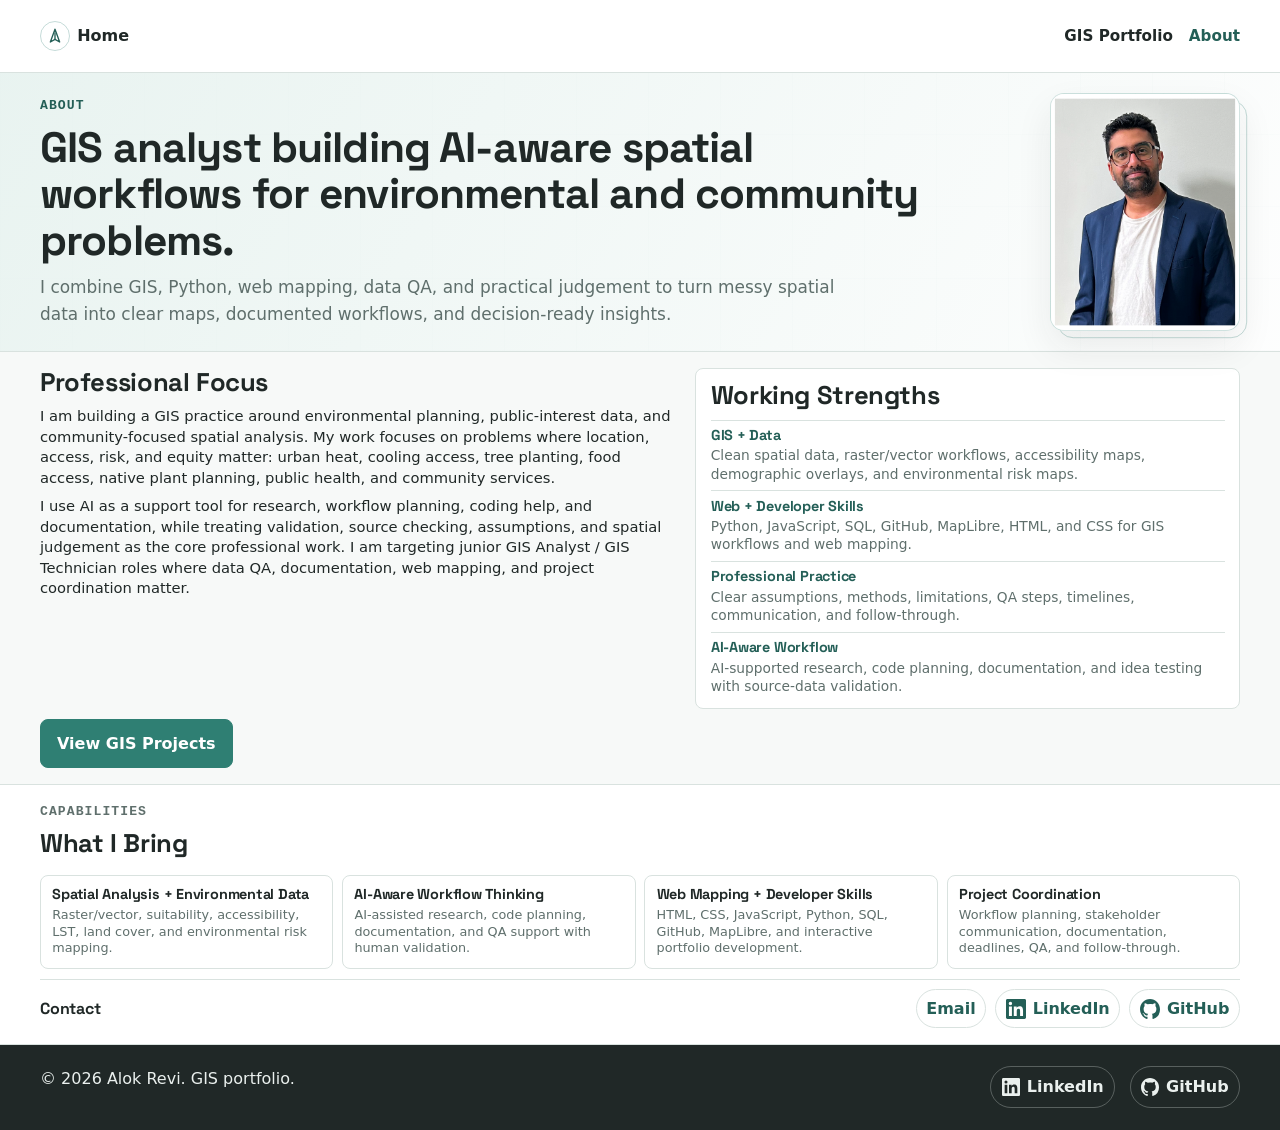
==== commit ef081687: "content: polish GIS portfolio and About page" ====
--- a/about/index.html
+++ b/about/index.html
@@ -3,15 +3,19 @@
   <head>
     <meta charset="utf-8">
     <meta name="viewport" content="width=device-width, initial-scale=1">
-    <title>About | Alok Revi GIS Portfolio</title>
+    <title>Alok GIS</title>
     <meta name="description" content="About Alok Revi, a junior GIS analyst focused on AI-aware spatial workflows, web mapping, data QA, environmental planning, and community-focused analysis.">
+    <link rel="preconnect" href="https://fonts.googleapis.com">
+    <link rel="preconnect" href="https://fonts.gstatic.com" crossorigin>
+    <link href="https://fonts.googleapis.com/css2?family=Space+Grotesk:wght@500;600;700&display=swap" rel="stylesheet">
+    <link rel="icon" href="/assets/icons/north-arrow-favicon.svg" type="image/svg+xml">
     <link rel="stylesheet" href="/css/style.css">
   </head>
   <body class="about-page">
     <a class="skip-link" href="#main">Skip to content</a>
     <header class="site-header">
       <div class="container nav-wrap">
-        <a class="site-brand" href="/gis/">Alok Revi</a>
+        <a class="site-brand home-link" href="/gis/#top" aria-label="Return to top of GIS portfolio"><span class="north-arrow" aria-hidden="true"><svg viewBox="0 0 24 24" width="18" height="18" focusable="false"><path d="M12 3 5.8 20 12 16.4 18.2 20 12 3Z" fill="none" stroke="currentColor" stroke-width="1.8" stroke-linejoin="round"/><path d="M12 7.8v8.6" fill="none" stroke="currentColor" stroke-width="1.8" stroke-linecap="round"/></svg></span><span>Home</span></a>
         <button class="nav-toggle" type="button" aria-expanded="false" aria-controls="site-nav" data-nav-toggle>Menu</button>
         <nav class="site-nav" id="site-nav" aria-label="Primary navigation" data-site-nav>
           <a href="/gis/">GIS Portfolio</a>
@@ -29,7 +33,7 @@
           </div>
           <figure class="profile-photo-frame">
             <div class="profile-photo-inner">
-              <span class="profile-photo-placeholder">Photo coming soon</span>
+              <span class="profile-photo-placeholder" aria-hidden="true">AR</span>
               <img src="/assets/images/alok-profile.jpg" alt="Portrait photo of Alok Revi" loading="eager" onerror="this.hidden=true">
             </div>
           </figure>
@@ -40,21 +44,32 @@
           <div class="about-copy">
             <h2>Professional Focus</h2>
             <p>I am building a GIS practice around environmental planning, public-interest data, and community-focused spatial analysis. My work focuses on problems where location, access, risk, and equity matter: urban heat, cooling access, tree planting, food access, native plant planning, public health, and community services.</p>
-            <p>In an AI-shaped workplace, I focus on the skills that still need strong human judgement: asking better spatial questions, checking data quality, documenting assumptions, validating outputs, and translating analysis into maps that people can actually use. My background in project management, software development, production workflows, and sustainability work helps me organize data, build workflows, communicate trade-offs, and move projects from unclear problem to usable output.</p>
-            <p>I am currently targeting junior GIS Analyst / GIS Technician roles connected to climate resilience, green infrastructure, urban forestry, conservation, municipal services, public health, and community planning.</p>
+            <p>I use AI as a support tool for research, workflow planning, coding help, and documentation, while treating validation, source checking, assumptions, and spatial judgement as the core professional work. I am targeting junior GIS Analyst / GIS Technician roles where data QA, documentation, web mapping, and project coordination matter.</p>
           </div>
           <div class="content-panel strengths-panel">
             <h2>Working Strengths</h2>
-            <ul class="strengths-list">
-              <li>Preparing, cleaning, and validating spatial datasets before analysis.</li>
-              <li>Building GIS and web mapping workflows using ArcGIS Pro, QGIS, Python, JavaScript, GitHub, and MapLibre.</li>
-              <li>Using AI as a support tool for research, workflow planning, coding help, and documentation — while checking outputs against data and project context.</li>
-              <li>Explaining assumptions, limitations, methods, and next steps clearly.</li>
-              <li>Translating complex spatial analysis into readable maps and stakeholder-friendly summaries.</li>
-              <li>Coordinating timelines, documentation, communication, and follow-through across projects.</li>
-            </ul>
-            <a class="button" href="/gis/">View GIS Projects</a>
+            <div class="strengths-groups">
+              <section class="strength-row">
+                <h3>GIS + Data</h3>
+                <p>Clean spatial data, raster/vector workflows, accessibility maps, demographic overlays, and environmental risk maps.</p>
+              </section>
+              <section class="strength-row">
+                <h3>Web + Developer Skills</h3>
+                <p>Python, JavaScript, SQL, GitHub, MapLibre, HTML, and CSS for GIS workflows and web mapping.</p>
+              </section>
+              <section class="strength-row">
+                <h3>Professional Practice</h3>
+                <p>Clear assumptions, methods, limitations, QA steps, timelines, communication, and follow-through.</p>
+              </section>
+              <section class="strength-row">
+                <h3>AI-Aware Workflow</h3>
+                <p>AI-supported research, code planning, documentation, and idea testing with source-data validation.</p>
+              </section>
+            </div>
           </div>
+        </div>
+        <div class="container about-projects-cta">
+          <a class="button" href="/gis/">View GIS Projects</a>
         </div>
       </section>
       <section class="section alt about-capabilities-section" aria-labelledby="what-i-bring-heading">
@@ -68,11 +83,11 @@
           <div class="about-card-grid">
             <article class="content-panel">
               <h3>Spatial Analysis + Environmental Data</h3>
-              <p>Raster/vector analysis, suitability analysis, accessibility mapping, demographic analysis, LST workflows, land cover analysis, and environmental risk mapping.</p>
+              <p>Raster/vector, suitability, accessibility, LST, land cover, and environmental risk mapping.</p>
             </article>
             <article class="content-panel">
               <h3>AI-Aware Workflow Thinking</h3>
-              <p>Comfort using AI tools to speed up research, code planning, documentation, and idea testing — with a strong focus on validation, source checking, and human review.</p>
+              <p>AI-assisted research, code planning, documentation, and QA support with human validation.</p>
             </article>
             <article class="content-panel">
               <h3>Web Mapping + Developer Skills</h3>
@@ -80,12 +95,15 @@
             </article>
             <article class="content-panel">
               <h3>Project Coordination</h3>
-              <p>Experience managing workflows, stakeholders, documentation, deadlines, QA processes, and cross-functional communication.</p>
+              <p>Workflow planning, stakeholder communication, documentation, deadlines, QA, and follow-through.</p>
             </article>
           </div>
           <div class="connect-strip" id="connect" aria-labelledby="connect-heading">
-            <h3 id="connect-heading">Find me online</h3>
+            <h3 id="connect-heading">Contact</h3>
             <div class="social-links">
+            <a class="social-link" href="mailto:aloksdev1@gmail.com" aria-label="Email Alok Revi">
+              <span>Email</span>
+            </a>
             <a class="social-link" href="https://www.linkedin.com/in/aloknr/" target="_blank" rel="noopener noreferrer" aria-label="Visit Alok Revi on LinkedIn">
               <svg aria-hidden="true" viewBox="0 0 24 24" width="20" height="20" focusable="false">
                 <path fill="currentColor" d="M20.45 20.45h-3.56v-5.58c0-1.33-.02-3.04-1.85-3.04-1.85 0-2.14 1.45-2.14 2.95v5.67H9.34V8.98h3.42v1.57h.05c.48-.9 1.64-1.85 3.37-1.85 3.61 0 4.27 2.37 4.27 5.46v6.29ZM5.32 7.41a2.06 2.06 0 1 1 0-4.12 2.06 2.06 0 0 1 0 4.12Zm1.78 13.04H3.54V8.98H7.1v11.47ZM22.23 0H1.77C.79 0 0 .77 0 1.72v20.56C0 23.23.79 24 1.77 24h20.46c.98 0 1.77-.77 1.77-1.72V1.72C24 .77 23.21 0 22.23 0Z"/>
--- a/css/style.css
+++ b/css/style.css
@@ -1,4 +1,5 @@
 :root {
+  /* Design tokens */
   --color-bg: #f7f9f8;
   --color-surface: #ffffff;
   --color-text: #202827;
@@ -8,12 +9,17 @@
   --color-accent-dark: #245f57;
   --color-accent-soft: #e8f3f0;
   --color-blue: #3d6f91;
+  --color-callout: #f0f7f5;
   --color-warning-soft: #fff7e7;
   --shadow-soft: 0 16px 36px rgba(32, 40, 39, 0.08);
   --radius: 8px;
+  --radius-lg: 14px;
   --max-width: 1200px;
   --text-width: 820px;
-  --font-sans: system-ui, -apple-system, BlinkMacSystemFont, "Segoe UI", sans-serif;
+  --font-heading: "Space Grotesk", system-ui, -apple-system, BlinkMacSystemFont, "Segoe UI", sans-serif;
+  --font-body: system-ui, -apple-system, BlinkMacSystemFont, "Segoe UI", sans-serif;
+  --font-mono: "SFMono-Regular", Consolas, "Liberation Mono", monospace;
+  --font-sans: var(--font-body);
 }
 
 *,
@@ -22,6 +28,7 @@
   box-sizing: border-box;
 }
 
+/* Base */
 html {
   scroll-behavior: smooth;
 }
@@ -30,7 +37,7 @@
   margin: 0;
   color: var(--color-text);
   background: var(--color-bg);
-  font-family: var(--font-sans);
+  font-family: var(--font-body);
   font-size: 16px;
   line-height: 1.6;
 }
@@ -57,14 +64,18 @@
 
 h1,
 h2,
-h3 {
+h3,
+h4 {
+  font-family: var(--font-heading);
+  font-weight: 700;
+  letter-spacing: -0.015em;
   margin: 0 0 0.65rem;
-  line-height: 1.15;
+  line-height: 1.1;
 }
 
 h1 {
   font-size: clamp(2.2rem, 5vw, 4rem);
-  letter-spacing: 0;
+  letter-spacing: -0.02em;
 }
 
 h2 {
@@ -91,11 +102,13 @@
   padding-left: 1.25rem;
 }
 
+/* Layout */
 .container {
   width: min(100% - 2rem, var(--max-width));
   margin-inline: auto;
 }
 
+/* Header and navigation */
 .skip-link {
   position: absolute;
   left: 1rem;
@@ -130,9 +143,37 @@
 }
 
 .site-brand {
+  align-items: center;
   color: var(--color-text);
-  font-weight: 750;
+  display: inline-flex;
+  font-weight: 760;
+  gap: 0.45rem;
+  min-height: 40px;
   text-decoration: none;
+}
+
+.site-brand:hover {
+  color: var(--color-accent-dark);
+}
+
+.north-arrow {
+  align-items: center;
+  border: 1px solid rgba(47, 127, 115, 0.28);
+  border-radius: 999px;
+  color: var(--color-accent-dark);
+  display: inline-flex;
+  height: 30px;
+  justify-content: center;
+  width: 30px;
+}
+
+.site-brand:hover .north-arrow {
+  background: var(--color-accent-soft);
+  border-color: rgba(47, 127, 115, 0.42);
+}
+
+.north-arrow svg {
+  display: block;
 }
 
 .site-nav {
@@ -164,6 +205,11 @@
   padding: 0.55rem 0.75rem;
 }
 
+.section-progress-nav {
+  display: none;
+}
+
+/* Hero sections */
 .hero,
 .page-hero,
 .project-hero {
@@ -211,7 +257,28 @@
 }
 
 .page-hero.gis-hero {
+  overflow: hidden;
   padding: clamp(1.6rem, 4vw, 2.4rem) 0;
+  position: relative;
+}
+
+.page-hero.gis-hero::before {
+  animation: gis-cloud-drift 42s linear infinite;
+  background:
+    radial-gradient(ellipse at 18% 35%, rgba(255, 255, 255, 0.55) 0 12%, transparent 32%),
+    radial-gradient(ellipse at 58% 22%, rgba(255, 255, 255, 0.38) 0 10%, transparent 30%),
+    radial-gradient(ellipse at 82% 72%, rgba(255, 255, 255, 0.34) 0 9%, transparent 28%);
+  content: "";
+  inset: -20% -12%;
+  opacity: 0.28;
+  pointer-events: none;
+  position: absolute;
+  transform: translate3d(-1%, 0, 0);
+}
+
+.page-hero.gis-hero .container {
+  position: relative;
+  z-index: 1;
 }
 
 .gis-hero .eyebrow {
@@ -224,6 +291,10 @@
 
 .gis-case-studies {
   padding: clamp(1rem, 2.2vw, 1.5rem) 0 clamp(1.3rem, 3vw, 2rem);
+}
+
+.case-studies-label {
+  margin-bottom: 0.7rem;
 }
 
 .proof-strip {
@@ -248,6 +319,7 @@
 
 .eyebrow {
   color: var(--color-accent-dark);
+  font-family: var(--font-mono);
   font-size: 0.82rem;
   font-weight: 750;
   letter-spacing: 0.08em;
@@ -297,8 +369,69 @@
   background: var(--color-accent-soft);
 }
 
+/* Generic sections, cards, and GIS portfolio components */
 .section {
   padding: clamp(2.8rem, 6vw, 5rem) 0;
+}
+
+.section-progress-nav {
+  align-items: center;
+  flex-direction: column;
+  gap: 1.15rem;
+  left: max(1.1rem, calc((100vw - var(--max-width)) / 2 - 4rem));
+  position: fixed;
+  top: 50%;
+  transform: translateY(-50%);
+  z-index: 20;
+}
+
+.section-progress-nav::before {
+  background: rgba(47, 127, 115, 0.22);
+  bottom: 0.8rem;
+  content: "";
+  position: absolute;
+  top: 0.8rem;
+  width: 1px;
+}
+
+.section-progress-link {
+  align-items: center;
+  background: rgba(247, 249, 248, 0.9);
+  border: 1px solid rgba(47, 127, 115, 0.24);
+  border-radius: 999px;
+  color: var(--color-muted);
+  display: inline-flex;
+  font-family: var(--font-mono);
+  font-size: 0.78rem;
+  font-weight: 850;
+  height: 28px;
+  justify-content: center;
+  line-height: 1;
+  position: relative;
+  text-decoration: none;
+  transition: background-color 160ms ease, border-color 160ms ease, color 160ms ease, transform 160ms ease;
+  width: 28px;
+}
+
+.section-progress-link:hover,
+.section-progress-link:focus-visible {
+  background: var(--color-accent-soft);
+  border-color: var(--color-accent);
+  color: var(--color-accent-dark);
+  transform: scale(1.06);
+}
+
+.section-progress-link.is-active {
+  background: var(--color-accent);
+  border-color: var(--color-accent);
+  color: #ffffff;
+  transform: scale(1.08);
+}
+
+@media (min-width: 1200px) {
+  .section-progress-nav {
+    display: flex;
+  }
 }
 
 .section.alt {
@@ -352,9 +485,9 @@
 
 .project-card:hover,
 .project-card:focus-within {
-  border-color: rgba(47, 127, 115, 0.48);
-  box-shadow: 0 18px 42px rgba(32, 40, 39, 0.11);
-  transform: translateY(-2px);
+  border-color: rgba(47, 127, 115, 0.52);
+  box-shadow: 0 20px 44px rgba(32, 40, 39, 0.12);
+  transform: translateY(-3px);
 }
 
 .project-card-body {
@@ -389,6 +522,7 @@
   display: inline-flex;
   font-weight: 800;
   gap: 0.35rem;
+  cursor: pointer;
   line-height: 1.2;
   margin-top: auto;
   min-height: 40px;
@@ -405,6 +539,15 @@
   transform: translateY(-1px);
 }
 
+.project-card-cta span {
+  transition: transform 160ms ease;
+}
+
+.project-card-cta:hover span,
+.project-card-cta:focus-visible span {
+  transform: translateX(2px);
+}
+
 .project-card-cta.primary {
   background: var(--color-accent);
   border-color: var(--color-accent);
@@ -419,22 +562,27 @@
 }
 
 .gis-case-studies .project-card-body {
+  gap: 0.38rem;
   padding: 1rem;
 }
 
 .gis-case-studies .project-card p {
   font-size: 0.94rem;
   line-height: 1.45;
-  margin-bottom: 0.55rem;
+  margin-bottom: 0;
 }
 
 .gis-case-studies .project-card h2 {
   font-size: 1.12rem;
-  margin-bottom: 0.5rem;
+  margin-bottom: 0;
 }
 
 .gis-case-studies .thumbnail-preview {
   min-height: 118px;
+}
+
+.card-insight {
+  color: var(--color-muted);
 }
 
 .anchor-target {
@@ -450,6 +598,7 @@
   border-radius: 999px;
   color: var(--color-accent-dark);
   display: inline-flex;
+  font-family: var(--font-mono);
   font-size: 0.78rem;
   font-weight: 800;
   gap: 0.28rem;
@@ -474,6 +623,7 @@
   border-radius: 999px;
   color: var(--color-muted);
   display: inline-flex;
+  font-family: var(--font-mono);
   font-size: 0.76rem;
   font-weight: 750;
   gap: 0.28rem;
@@ -510,6 +660,7 @@
 
 .map-collar dt {
   color: var(--color-muted);
+  font-family: var(--font-mono);
   font-size: 0.68rem;
   font-weight: 850;
   letter-spacing: 0.08em;
@@ -566,11 +717,28 @@
   display: flex;
   align-items: end;
   font-weight: 750;
-  height: 170px;
+  height: 205px;
   min-height: 0;
   overflow: hidden;
   padding: 1rem;
   position: relative;
+  transition: transform 180ms ease;
+}
+
+.thumbnail-preview::before {
+  border: 1px solid rgba(255, 255, 255, 0.58);
+  border-radius: 3px;
+  box-shadow:
+    5px 5px 0 rgba(47, 127, 115, 0.16),
+    10px 10px 0 rgba(61, 111, 145, 0.1);
+  content: "";
+  inset: 0.75rem;
+  opacity: 0;
+  pointer-events: none;
+  position: absolute;
+  transform: translateY(4px);
+  transition: opacity 180ms ease, transform 180ms ease;
+  z-index: 1;
 }
 
 .thumbnail-preview::after {
@@ -580,6 +748,7 @@
   opacity: 0;
   position: absolute;
   transition: opacity 160ms ease;
+  z-index: 1;
 }
 
 .thumbnail-preview:has(img:not([hidden]))::after {
@@ -591,6 +760,7 @@
   inset: 0;
   object-fit: cover;
   position: absolute;
+  transition: transform 220ms ease;
   width: 100%;
 }
 
@@ -607,13 +777,24 @@
   line-height: 1.2;
   padding: 0.38rem 0.62rem;
   position: relative;
-  z-index: 1;
+  z-index: 2;
 }
 
 .thumbnail-preview:has(img:not([hidden])) span {
   background: rgba(15, 23, 42, 0.68);
   border-color: rgba(255, 255, 255, 0.22);
   color: #ffffff;
+}
+
+.project-card:hover .thumbnail-preview::before,
+.project-card:focus-within .thumbnail-preview::before {
+  opacity: 1;
+  transform: translateY(0);
+}
+
+.project-card:hover .thumbnail-preview img,
+.project-card:focus-within .thumbnail-preview img {
+  transform: scale(1.025);
 }
 
 .thumbnail-preview.food-card {
@@ -639,7 +820,18 @@
     radial-gradient(circle at 74% 66%, rgba(255, 255, 255, 0.78) 0 6px, transparent 7px);
 }
 
-
+@keyframes gis-cloud-drift {
+  from {
+    transform: translate3d(-1%, 0, 0);
+  }
+
+  to {
+    transform: translate3d(4%, 1%, 0);
+  }
+}
+
+
+/* Project detail and single-scroll case study content */
 .tag-list {
   display: flex;
   flex-wrap: wrap;
@@ -719,6 +911,7 @@
 
 .fact-list dt {
   color: var(--color-muted);
+  font-family: var(--font-mono);
   font-size: 0.78rem;
   font-weight: 800;
   letter-spacing: 0.06em;
@@ -755,6 +948,7 @@
 
 .case-kicker {
   color: var(--color-muted);
+  font-family: var(--font-mono);
   font-size: 0.9rem;
   font-weight: 750;
   margin-bottom: 0.35rem;
@@ -791,6 +985,28 @@
   padding-left: 1.1rem;
 }
 
+.tools-list {
+  display: flex;
+  flex-wrap: wrap;
+  gap: 0.45rem;
+  list-style: none;
+  margin: 0.25rem 0 1rem;
+  max-width: var(--text-width);
+  padding: 0;
+}
+
+.tools-list li {
+  background: #f7faf9;
+  border: 1px solid var(--color-border);
+  border-radius: 999px;
+  color: var(--color-muted);
+  font-family: var(--font-mono);
+  font-size: 0.84rem;
+  font-weight: 750;
+  line-height: 1.2;
+  padding: 0.34rem 0.62rem;
+}
+
 
 .future-note {
   color: var(--color-muted);
@@ -823,6 +1039,7 @@
   padding: 1.25rem;
 }
 
+/* About page */
 .about-card-grid {
   display: grid;
   gap: 1rem;
@@ -839,14 +1056,14 @@
 }
 
 .about-page .about-hero {
-  padding: clamp(1.25rem, 3vw, 2rem) 0;
+  padding: clamp(0.75rem, 1.8vw, 1.25rem) 0;
 }
 
 .about-hero-grid {
   align-items: center;
   display: grid;
-  gap: clamp(1rem, 3vw, 2rem);
-  grid-template-columns: minmax(0, 1fr) minmax(180px, 250px);
+  gap: clamp(0.8rem, 2vw, 1.4rem);
+  grid-template-columns: minmax(0, 1fr) minmax(150px, 210px);
 }
 
 .about-hero-copy {
@@ -854,14 +1071,14 @@
 }
 
 .about-page .about-hero h1 {
-  font-size: clamp(2rem, 4vw, 3.15rem);
-  max-width: 980px;
+  font-size: clamp(1.85rem, 3.4vw, 2.65rem);
+  max-width: 900px;
 }
 
 .about-page .about-hero .lead {
-  font-size: clamp(1rem, 1.6vw, 1.12rem);
+  font-size: clamp(0.98rem, 1.35vw, 1.06rem);
   margin-bottom: 0;
-  max-width: 900px;
+  max-width: 820px;
 }
 
 .about-page .eyebrow {
@@ -872,7 +1089,7 @@
   justify-self: end;
   margin: 0;
   position: relative;
-  width: min(100%, 240px);
+  width: min(100%, 190px);
 }
 
 .profile-photo-frame::before {
@@ -910,18 +1127,18 @@
 }
 
 .profile-photo-placeholder {
-  color: var(--color-muted);
-  font-size: 0.9rem;
+  color: var(--color-accent-dark);
+  font-family: var(--font-heading);
+  font-size: clamp(2.6rem, 6vw, 4rem);
   font-weight: 800;
-  letter-spacing: 0.04em;
+  letter-spacing: 0;
   padding: 1rem;
   text-align: center;
-  text-transform: uppercase;
 }
 
 .about-intro-section,
 .about-capabilities-section {
-  padding: clamp(1rem, 2.2vw, 1.5rem) 0;
+  padding: clamp(0.65rem, 1.4vw, 1rem) 0;
 }
 
 .about-intro-section .grid.two {
@@ -930,6 +1147,10 @@
   grid-template-columns: minmax(0, 1.08fr) minmax(340px, 0.92fr);
 }
 
+.about-projects-cta {
+  margin-top: 0.65rem;
+}
+
 .about-copy h2,
 .strengths-panel h2,
 .about-capabilities-section h2 {
@@ -937,19 +1158,42 @@
 }
 
 .about-copy p {
-  font-size: 0.95rem;
-  line-height: 1.45;
-  margin-bottom: 0.62rem;
+  font-size: 0.92rem;
+  line-height: 1.4;
+  margin-bottom: 0.48rem;
 }
 
 .strengths-panel {
-  padding: 0.95rem 1rem;
+  padding: 0.78rem 0.9rem;
+}
+
+.strengths-groups {
+  display: grid;
+  gap: 0.48rem;
+}
+
+.strengths-groups section {
+  border-top: 1px solid var(--color-border);
+  padding-top: 0.45rem;
+}
+
+.strengths-groups h3 {
+  color: var(--color-accent-dark);
+  font-size: 0.9rem;
+  margin-bottom: 0.18rem;
+}
+
+.strength-row p {
+  color: var(--color-muted);
+  font-size: 0.86rem;
+  line-height: 1.32;
+  margin: 0;
 }
 
 .strengths-list {
   display: grid;
   gap: 0.38rem;
-  margin-bottom: 0.85rem;
+  margin-bottom: 0;
   padding-left: 1.05rem;
 }
 
@@ -959,36 +1203,48 @@
 }
 
 .about-capabilities-section .section-heading {
-  margin-bottom: 0.7rem;
+  margin-bottom: 0.45rem;
 }
 
 .about-card-grid {
-  gap: 0.75rem;
+  gap: 0.55rem;
   grid-template-columns: repeat(4, minmax(0, 1fr));
 }
 
 .about-card-grid .content-panel {
-  padding: 0.85rem;
+  padding: 0.7rem;
 }
 
 .about-card-grid h3 {
-  font-size: 0.98rem;
-  margin-bottom: 0.4rem;
+  font-size: 0.9rem;
+  margin-bottom: 0.28rem;
 }
 
 .about-card-grid p {
-  font-size: 0.86rem;
-  line-height: 1.35;
+  font-size: 0.8rem;
+  line-height: 1.3;
+}
+
+.about-card-grid .proof-line {
+  color: var(--color-accent-dark);
+  font-weight: 750;
+  margin-top: 0.48rem;
+}
+
+@media (min-width: 1100px) {
+  .about-page main {
+    min-height: calc(100vh - 124px);
+  }
 }
 
 .connect-strip {
   align-items: center;
   border-top: 1px solid var(--color-border);
   display: flex;
-  gap: 1rem;
+  gap: 0.75rem;
   justify-content: space-between;
-  margin-top: 0.95rem;
-  padding-top: 0.85rem;
+  margin-top: 0.62rem;
+  padding-top: 0.58rem;
 }
 
 .connect-strip h3 {
@@ -1001,10 +1257,11 @@
 }
 
 .connect-strip .social-link {
-  min-height: 38px;
-  padding: 0.42rem 0.68rem;
-}
-
+  min-height: 34px;
+  padding: 0.34rem 0.6rem;
+}
+
+/* Static map/chart visuals and comparison sliders */
 .portfolio-case > .container > .content-panel {
   max-width: var(--text-width);
 }
@@ -1306,10 +1563,11 @@
   margin-top: 1rem;
 }
 
+/* Footer and contact links */
 .site-footer {
   background: var(--color-text);
   color: #eaf0ee;
-  padding: 2rem 0;
+  padding: 1.35rem 0;
 }
 
 .footer-grid {
@@ -1395,8 +1653,23 @@
   padding: clamp(1.5rem, 4vw, 2.4rem);
 }
 
+.closing-cta {
+  padding: clamp(1.4rem, 3vw, 2.2rem) 0 clamp(1.1rem, 2.2vw, 1.7rem);
+}
+
+.portfolio-case + .closing-cta {
+  border-top: 0;
+}
+
 .closing-cta p {
   max-width: var(--text-width);
+}
+
+.cta-actions {
+  display: flex;
+  flex-wrap: wrap;
+  gap: 0.7rem;
+  margin-top: 1rem;
 }
 
 @media (max-width: 860px) {
@@ -1440,8 +1713,23 @@
     grid-template-columns: 1fr;
   }
 
+  .about-intro-section .grid.two {
+    grid-template-columns: 1fr;
+  }
+
+  .about-hero-copy,
+  .about-copy,
+  .strengths-panel,
+  .about-card-grid,
+  .about-card-grid .content-panel {
+    max-width: 100%;
+    min-width: 0;
+    width: 100%;
+  }
+
   .profile-photo-frame {
     justify-self: start;
+    max-width: 100%;
     width: min(68vw, 220px);
   }
 
@@ -1512,13 +1800,63 @@
   }
 
   .thumbnail-preview {
-    height: 150px;
+    height: 170px;
   }
 
   .comparison-label {
     font-size: 0.72rem;
     max-width: calc(50% - 1rem);
     padding: 0.32rem 0.5rem;
+  }
+}
+
+@media (max-width: 860px) {
+  .about-page .about-hero-grid,
+  .about-page .about-intro-section > .container,
+  .about-page .about-intro-section > .container.grid,
+  .about-page .about-intro-section > .container.grid.two,
+  .about-page .about-card-grid {
+    display: grid;
+    grid-template-columns: minmax(0, 1fr) !important;
+  }
+
+  .about-page .about-hero-copy,
+  .about-page .about-copy,
+  .about-page .strengths-panel,
+  .about-page .strengths-groups,
+  .about-page .strength-row,
+  .about-page .about-card-grid > *,
+  .about-page .content-panel,
+  .about-page .connect-strip,
+  .about-page .social-links {
+    max-width: 100%;
+    min-width: 0;
+    width: 100%;
+  }
+
+  .about-page .profile-photo-frame {
+    justify-self: start;
+    max-width: 100%;
+    width: min(72vw, 220px);
+  }
+}
+
+@media (prefers-reduced-motion: reduce) {
+  html {
+    scroll-behavior: auto;
+  }
+
+  *,
+  *::before,
+  *::after {
+    animation-duration: 0.01ms !important;
+    animation-iteration-count: 1 !important;
+    scroll-behavior: auto !important;
+    transition-duration: 0.01ms !important;
+  }
+
+  .page-hero.gis-hero::before {
+    animation: none;
   }
 }
 
@@ -1531,6 +1869,7 @@
 
   .nav-toggle,
   .site-nav,
+  .section-progress-nav,
   .slider-controls,
   .map-controls-toggle,
   .story-view-controls,
